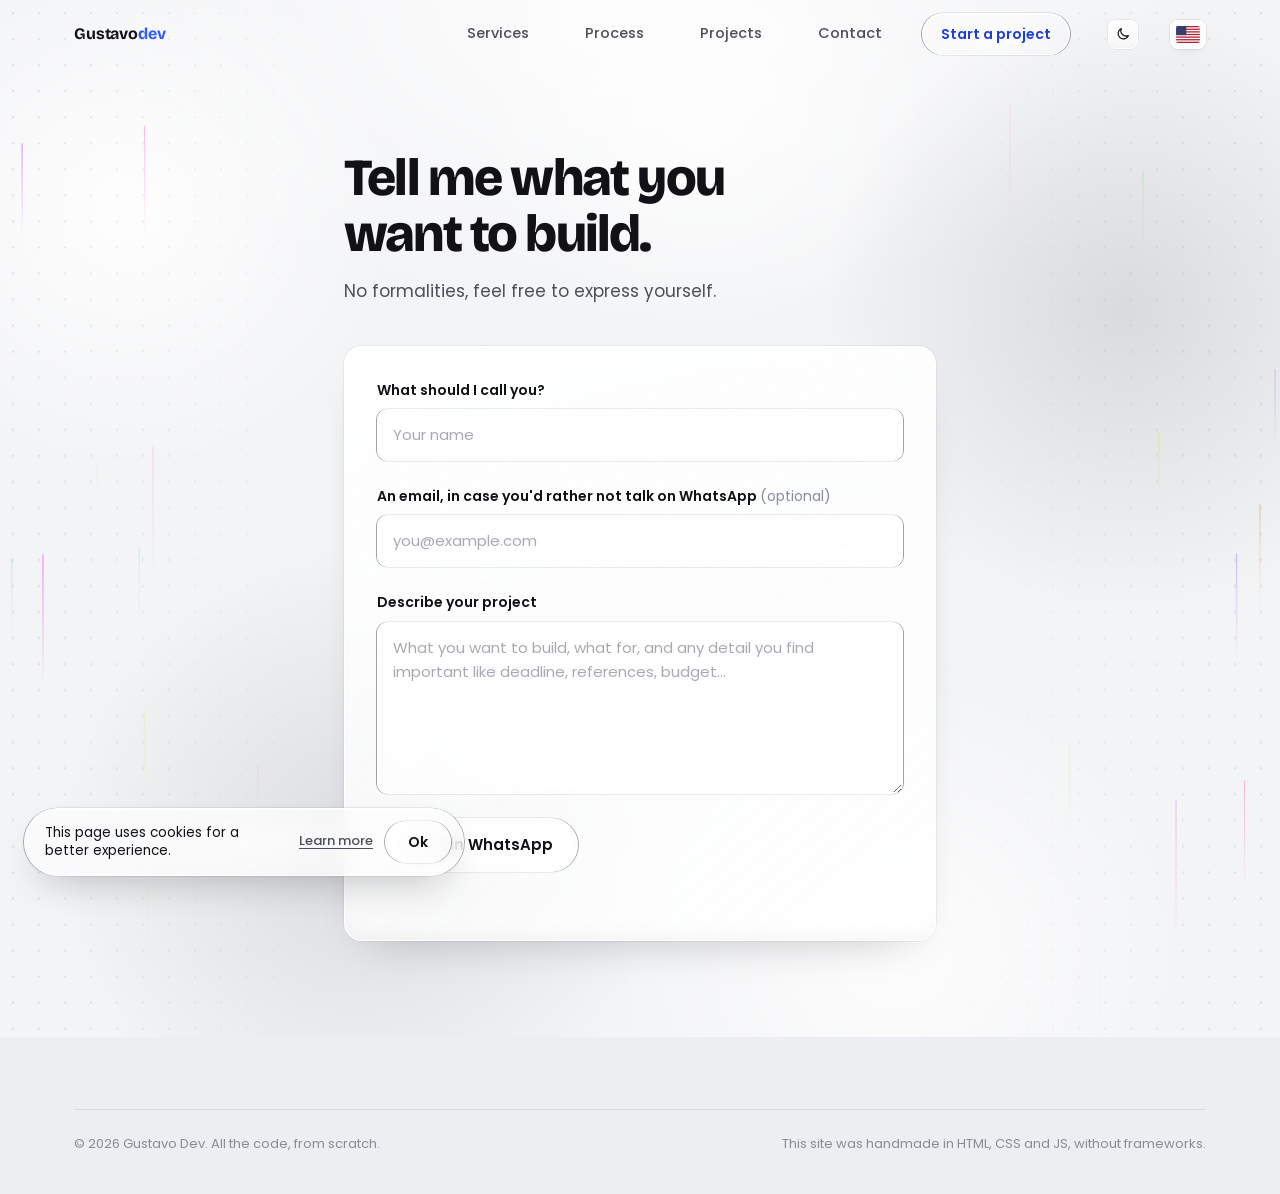
==== contato.html @ 7960820e "Add files via upload" ====
<!doctype html>
<html lang="pt-BR">
<head>
<!-- Cloudflare: não reescrever os emails (o script dele travava a primeira pintura) -->
<meta charset="UTF-8">
<meta name="viewport" content="width=device-width, initial-scale=1.0">
<meta name="referrer" content="strict-origin-when-cross-origin">
<meta name="theme-color" content="#f3f4f6">
<title>Iniciar um projeto | gustavodev</title>
<meta name="description" content="Me conte sobre o seu projeto em duas linhas. A mensagem abre pronta no meu WhatsApp e eu respondo pessoalmente.">
<link rel="canonical" href="https://gustavodev.com/contato">
<meta name="robots" content="index, follow, max-image-preview:large, max-snippet:-1">

<!-- Open Graph / Twitter — o cartão que aparece quando o link é
     colado no WhatsApp, no LinkedIn ou no X. Sem isto o link vira
     uma linha de texto sem imagem, e link sem cartão é clicado
     muito menos. A arte fica em assets/og-v4.jpg (1200×630; a og.jpg antiga continua para as landings de produtos/). -->
<meta property="og:type" content="website">
<meta property="og:url" content="https://gustavodev.com/contato">
<meta property="og:site_name" content="Gustavo Dev">
<meta property="og:locale" content="pt_BR">
<meta property="og:locale:alternate" content="en_US">
<meta property="og:title" content="Vamos construir o próximo?">
<meta property="og:description" content="Conte o que você precisa e eu respondo com um diagnóstico honesto.">
<meta name="twitter:card" content="summary_large_image">
<meta name="twitter:title" content="Vamos construir o próximo?">
<meta name="twitter:description" content="Conte o que você precisa e eu respondo com um diagnóstico honesto.">

<link rel="preconnect" href="https://fonts.googleapis.com">
<link rel="preconnect" href="https://fonts.gstatic.com" crossorigin>
<!-- fontes sem travar a primeira pintura: baixa como preload e vira
     folha de estilo quando chega (display=swap mostra a fonte do
     sistema até lá) -->
<link rel="preload" as="style" href="https://fonts.googleapis.com/css2?family=Bricolage+Grotesque:opsz,wght@12..96,700..800&family=Poppins:wght@400;500;600;700&display=swap" onload="this.onload=null;this.rel='stylesheet'">
<noscript><link rel="stylesheet" href="https://fonts.googleapis.com/css2?family=Bricolage+Grotesque:opsz,wght@12..96,700..800&family=Poppins:wght@400;500;600;700&display=swap"></noscript>
<link rel="stylesheet" href="styles.css">
<!-- tema: aplica antes da primeira pintura para não piscar claro -->
<script>
(function () {
  try {
    var t = localStorage.getItem("site_theme");
    if (t !== "dark" && t !== "light") t = matchMedia("(prefers-color-scheme: dark)").matches ? "dark" : "light";
    if (t === "dark") {
      document.documentElement.setAttribute("data-theme", "dark");
      document.querySelector("meta[name=theme-color]").content = "#0c0d11";
    }
  } catch (e) {}
})();
</script>



<!-- Dados estruturados (JSON-LD). É por aqui que o Google monta
     resultado rico e que assistentes de IA leem quem você é e o
     que faz, sem adivinhar pelo texto corrido. Só afirma o que
     está escrito na página: dado estruturado que mente é
     penalizado, não premiado. -->
<script type="application/ld+json">
{
  "@context": "https://schema.org",
  "@type": "ContactPage",
  "url": "https://gustavodev.com/contato",
  "name": "Iniciar um projeto",
  "inLanguage": "pt-BR",
  "mainEntity": {
    "@type": "Person",
    "@id": "https://gustavodev.com/#gustavo",
    "name": "Gustavo Dev",
    "url": "https://gustavodev.com/",
    "jobTitle": "Desenvolvedor full stack",
    "email": "mailto:gustavosareto1@gmail.com",
    "sameAs": [
      "https://instagram.com/gusta_sr",
      "https://tiktok.com/@gustavodev"
    ],
    "knowsLanguage": [
      "pt-BR",
      "en"
    ],
    "knowsAbout": [
      "Desenvolvimento web",
      "HTML",
      "CSS",
      "JavaScript",
      "TypeScript",
      "React",
      "Node.js",
      "PostgreSQL",
      "Cloudflare",
      "Automação",
      "Landing pages"
    ]
  }
}
</script>
</head>
<body>

<a class="skip-link" href="#main">Pular para o conteúdo</a>

<header class="nav" id="nav">
  <div class="nav-inner container">
    <a class="nav-brand" href="/" aria-label="Início">
      <span class="brand-name">Gustavo<b>dev</b></span>
    </a>
    <nav class="nav-links" aria-label="Navegação principal">
      <div class="nav-group"><a href="/#servicos">Serviços</a></div>
      <div class="nav-group"><a href="/#processo">Processo</a></div>
      <div class="nav-group"><a href="/projetos">Projetos</a></div>
      <div class="nav-group"><a href="/#contato">Contato</a></div>
    </nav>
    <a class="nav-cta" href="/contato">
      <span>Iniciar projeto</span>
    </a>
    <button class="nav-toggle" id="navToggle" aria-label="Abrir menu" aria-expanded="false" aria-controls="mobileMenu">
      <span></span><span></span><span></span>
    </button>
  </div>
  <div class="mobile-menu" id="mobileMenu">
    <a href="/#servicos">Serviços</a>
    <a href="/#processo">Processo</a>
    <a href="/projetos">Projetos</a>
    <a href="/#contato">Contato</a>
    <a href="/contato" class="mobile-cta">Iniciar projeto</a>
  </div>
</header>

<main id="main">

  <section class="hero-compact contact-page glass-scene">
    <canvas class="dot-field" aria-hidden="true"></canvas>
    <div class="container contact-wrap">
      <h1 class="contact-title">Me conta o que você<br>quer construir.</h1>
      <p class="contact-lede">Sem formalidade, pode se expressar livremente.</p>

      <form id="contactForm" class="contact-form" novalidate>
        <div class="contact-field">
          <label for="cNome">Como posso te chamar?</label>
          <input id="cNome" name="nome" type="text" autocomplete="name" placeholder="Seu nome" required>
        </div>

        <div class="contact-field">
          <label for="cEmail">Um email, caso não tenha interesse em se falar por WhatsApp <span class="contact-opt">(opcional)</span></label>
          <input id="cEmail" name="email" type="email" autocomplete="email" placeholder="voce@exemplo.com">
        </div>

        <div class="contact-field">
          <label for="cMsg">Descreva seu projeto</label>
          <textarea id="cMsg" name="mensagem" rows="6" placeholder="O que você quer construir, pra quê, e qualquer detalhe que achar importante como prazo, referências, orçamento…" required></textarea>
        </div>

        <div class="contact-actions">
          <button type="submit" class="btn btn-primary contact-send" id="contactSend">Abrir no WhatsApp</button>
          <button type="button" class="btn btn-ghost contact-send" id="contactMail" hidden>Enviar por email</button>
        </div>
        <p class="contact-status" id="contactStatus" role="status" aria-live="polite"></p>
      </form>
    </div>
  </section>

</main>

<footer class="footer">
  <div class="container">
    <div class="footer-bottom">
      <p class="footer-copy">© <span id="year">2026</span> Gustavo Dev. Todo o código, do zero.</p>
      <p class="footer-made">Este site foi feito à mão em HTML, CSS e JS, sem frameworks.</p>
    </div>
  </div>
</footer>


<script src="app.js" defer></script>
<script src="i18n.js" defer></script>
</body>
<!--email_on-->
</html>
---- styles.css ----
/* ============================================================
   Gustavo Dev — v4
   Tema claro: off-white quente, texto quase preto e UM acento
   azul-cobalto. Mantém o que a v3 tinha de bom (grid técnico,
   luz pontual, motion com propósito) e troca o preto pelo claro.
   A cor da marca mora só nos tokens --brand*: trocar ali troca o
   site inteiro (o app.js lê --brand-rgb para pintar os canvas).
   ============================================================ */

:root {
  --bg: #f3f4f6;
  --bg-raised: #eceef1;
  --surface: #ffffff;
  --line: rgba(17, 17, 22, 0.09);
  --line-strong: rgba(17, 17, 22, 0.16);
  --text: #111116;
  --text-soft: #4d4e57;
  --text-mute: #8a8b94;

  --brand: #2f5bff;
  --brand-deep: #1c3fd9;
  --brand-rgb: 47, 91, 255;
  --brand-tint: #eaefff;
  --brand-dim: rgba(47, 91, 255, 0.12);

  --font-display: "Bricolage Grotesque", "Segoe UI", -apple-system, BlinkMacSystemFont, Roboto, sans-serif;
  --font-sans: "Poppins", "Segoe UI", -apple-system, BlinkMacSystemFont, Roboto, sans-serif;
  --font-tag: var(--font-sans);

  --container: 1180px;
  --radius: 14px;
  --shadow-sm: 0 1px 2px rgba(17, 17, 22, 0.05), 0 2px 8px -2px rgba(17, 17, 22, 0.06);
  --shadow-md: 0 2px 4px rgba(17, 17, 22, 0.04), 0 18px 40px -18px rgba(17, 17, 22, 0.18);
  --ease: cubic-bezier(0.22, 1, 0.36, 1);
}

* { box-sizing: border-box; }
html {
  scroll-behavior: smooth;
  /* toque duplo não dá zoom (no celular, tocar rápido duas vezes num
     botão ampliava a página); o zoom de pinça continua funcionando */
  touch-action: manipulation;
}
/* a página nunca anda para os lados no celular: corta o que passar da
   largura (clip, e não hidden, para não quebrar o position: sticky) e
   tira o "elástico" lateral do iPhone. O prisma gira por arraste do
   dedo e as abas de Serviços rolam dentro da própria fileira, então
   nenhum dos dois depende disso. */
html, body {
  overflow-x: clip;
  overscroll-behavior-x: none;
}
@media (prefers-reduced-motion: reduce) {
  html { scroll-behavior: auto; }
}

body {
  margin: 0;
  background: var(--bg);
  color: var(--text);
  font-family: var(--font-sans);
  font-size: 16px;
  line-height: 1.6;
  -webkit-font-smoothing: antialiased;
}

img { max-width: 100%; display: block; }
h1, h2, h3 { text-wrap: balance; }
/* títulos em Bricolage Grotesque; o resto do site em Poppins */
h1, h2, h3,
.nav-brand,
.footer-brand-name { font-family: var(--font-display); }

::selection {
  background: var(--brand);
  color: #fff;
}

:focus-visible {
  outline: 2px solid var(--brand);
  outline-offset: 3px;
  border-radius: 4px;
}

.container {
  width: 100%;
  max-width: var(--container);
  margin: 0 auto;
  padding: 0 24px;
}

/* <mark> fica só como texto normal (o efeito de marca-texto saiu); as
   tags continuam no HTML porque a tradução separa a frase nelas */
mark {
  background: none;
  color: inherit;
}

.skip-link {
  position: absolute;
  left: -999px;
  top: 0;
  background: var(--brand);
  color: #fff;
  padding: 10px 16px;
  z-index: 200;
  font-weight: 600;
}
.skip-link:focus { left: 12px; top: 12px; }

/* ---------- Etiqueta (Poppins, sem caixa-alta) ---------- */
.tag {
  display: inline-flex;
  align-items: center;
  gap: 9px;
  font-family: var(--font-tag);
  font-weight: 500;
  font-size: 13.5px;
  color: var(--text-soft);
  border-radius: 999px;
  padding: 6px 14px 6px 12px;
}

/* ============================================================
   Nav
   ============================================================ */
.nav {
  position: fixed;
  top: 0; left: 0; right: 0;
  z-index: 100;
  border-bottom: 1px solid transparent;
  background: rgba(243, 244, 246, 0);
}

.nav-inner {
  display: flex;
  align-items: center;
  justify-content: space-between;
  height: 68px;
  gap: 24px;
}
.nav-brand {
  display: flex;
  align-items: center;
  gap: 10px;
  text-decoration: none;
  color: var(--text);
  font-weight: 700;
  font-size: 16px;
  letter-spacing: -0.01em;
}
.brand-name b { color: var(--brand); font-weight: 700; }
.nav-links {
  position: relative;
  display: flex;
  gap: 24px;
  margin-left: auto;
}
.nav-group { position: relative; }
.nav-links .nav-group > a {
  color: var(--text-soft);
  text-decoration: none;
  font-size: 14.5px;
  font-weight: 500;
  position: relative;
  display: inline-block;
  padding: 8px 16px;
  transition: color .2s;
}
.nav-links .nav-group:hover > a,
.nav-links .nav-group > a:focus-visible { color: var(--text); }
/* pílula em liquid glass que mora no "Iniciar projeto" e segue o mouse
   entre os links (criada e posicionada pelo app.js; mesma pílula das
   abas de Serviços) */
.nav-pill {
  position: absolute;
  top: 0; left: 0;
  width: 0; height: 0;
  border-radius: 999px;
  background: var(--lg-fill-hover);
  border: 1px solid var(--lg-edge);
  backdrop-filter: blur(4px) saturate(1.3);
  -webkit-backdrop-filter: blur(4px) saturate(1.3);
  box-shadow: var(--lg-shadow);
  transition:
    transform .55s cubic-bezier(.3, 1.25, .45, 1),
    width .55s cubic-bezier(.3, 1.25, .45, 1);
  pointer-events: none;
}

/* mega-menu: hover na navbar abre o painel com os sub-itens */
.nav-panel {
  position: absolute;
  top: 0; left: 0; right: 0;
  height: 208px;
  z-index: -1;
  border-bottom: 1px solid var(--line);
  box-shadow: 0 24px 40px -30px rgba(17, 17, 22, 0.25);
  opacity: 0;
  pointer-events: none;
  transition: opacity .3s var(--ease);
}
.nav-sub {
  position: absolute;
  top: calc(100% + 14px);
  left: 50%;
  display: flex;
  flex-direction: column;
  gap: 2px;
  align-items: center;
  opacity: 0;
  transform: translate(-50%, -6px);
  pointer-events: none;
  transition: opacity .3s var(--ease), transform .3s var(--ease);
}
.nav-sub a {
  color: var(--text-mute);
  text-decoration: none;
  font-size: 13px;
  padding: 4px 0;
  white-space: nowrap;
  opacity: 0;
  transform: translateY(-5px);
  transition: opacity .3s var(--ease), transform .3s var(--ease), color .2s;
}
.nav-sub a:hover { color: var(--brand); }
.nav:hover .nav-panel,
.nav:focus-within .nav-panel { opacity: 1; }
.nav:hover .nav-sub,
.nav:focus-within .nav-sub {
  opacity: 1;
  transform: translate(-50%, 0);
  pointer-events: auto;
}
.nav:hover .nav-sub a,
.nav:focus-within .nav-sub a { opacity: 1; transform: none; }
.nav-sub a:nth-child(1) { transition-delay: .05s; }
.nav-sub a:nth-child(2) { transition-delay: .1s; }
.nav-sub a:nth-child(3) { transition-delay: .15s; }
.nav-sub a:nth-child(4) { transition-delay: .2s; }
.nav:not(:hover):not(:focus-within) .nav-sub a { transition-delay: 0s; }
@media (prefers-reduced-motion: reduce) {
  .nav-panel, .nav-sub, .nav-sub a, .nav-pill { transition: none; }
}

.nav-cta {
  border-radius: 999px;
  padding: 9px 18px;
  font-size: 14px;
  font-weight: 600;
  text-decoration: none;
  transition: background .2s, transform .18s var(--ease);
}
.nav-cta:hover { transform: translateY(-1px); }

.nav-toggle {
  display: none;
  flex-direction: column;
  justify-content: center;
  gap: 5px;
  width: 38px; height: 38px;
  border-radius: 10px;
  cursor: pointer;
}
.nav-toggle span {
  display: block;
  width: 16px; height: 1.5px;
  background: var(--text);
  margin: 0 auto;
  transition: transform .25s var(--ease), opacity .2s;
}
.nav-toggle[aria-expanded="true"] span:nth-child(1) { transform: translateY(6.5px) rotate(45deg); }
.nav-toggle[aria-expanded="true"] span:nth-child(2) { opacity: 0; }
.nav-toggle[aria-expanded="true"] span:nth-child(3) { transform: translateY(-6.5px) rotate(-45deg); }

.mobile-menu {
  display: none;
  flex-direction: column;
  position: fixed;
  top: 68px;
  left: 0; right: 0; bottom: 0;
  padding: 8px 24px 20px;
  background: var(--bg);
  overflow-y: auto;
}
.mobile-menu a {
  color: var(--text);
  text-decoration: none;
  padding: 16px 0;
  border-bottom: 1px solid var(--line);
  font-size: 18px;
  font-weight: 600;
}
.mobile-menu a:last-child { border-bottom: none; }
.mobile-menu .mobile-cta { color: var(--brand); }
.mobile-menu.is-open { display: flex; }

@media (max-width: 860px) {
  .nav-links, .nav-cta, .nav-panel, .nav-pill { display: none; }
  .nav-toggle { display: flex; }
}

/* ============================================================
   Botões
   ============================================================ */
.btn {
  display: inline-flex;
  align-items: center;
  justify-content: center;
  gap: 8px;
  padding: 14px 24px;
  border-radius: 999px;
  border: 1px solid transparent;
  font: inherit;
  font-size: 15px;
  font-weight: 600;
  text-decoration: none;
  cursor: pointer;
  transition: transform .18s var(--ease), background .2s, border-color .2s, box-shadow .2s, color .2s;
}
.btn svg { transition: transform .18s var(--ease); }
.btn:hover svg { transform: translateX(3px); }
.btn:hover { transform: translateY(-1px); }

.btn-ghost {
  border-color: var(--line-strong);
}
.btn-ghost:hover { border-color: var(--text-mute); }

/* variantes sobre a faixa azul do CTA */

.btn-ghost--light {
  color: #fff;
  border-color: rgba(255, 255, 255, 0.5);
}
.btn-ghost--light:hover { border-color: #fff; background: rgba(255, 255, 255, 0.1); }

@media (prefers-reduced-motion: reduce) {
  .btn, .btn svg { transition: none; }
  .btn:hover, .btn:hover svg { transform: none; }
}

/* ============================================================
   Hero
   ============================================================ */
.hero {
  position: relative;
  min-height: 100svh;
  display: flex;
  align-items: center;
  padding: 140px 0 96px;
  overflow: hidden;
  border-bottom: 1px solid var(--line);
}
/* malha de pontos (canvas) — some nas bordas para não brigar com o texto */
.dot-field {
  position: absolute;
  inset: 0;
  width: 100%;
  height: 100%;
  pointer-events: none;
}
.hero .dot-field {
  -webkit-mask-image: radial-gradient(ellipse 85% 80% at 50% 45%, black 30%, transparent 85%);
  mask-image: radial-gradient(ellipse 85% 80% at 50% 45%, black 30%, transparent 85%);
}
.hero-content {
  position: relative;
  z-index: 2;
  max-width: 920px;
  text-align: center;
}
.hero-title {
  font-size: clamp(40px, 6vw, 76px);
  line-height: 1.04;
  font-weight: 800;
  letter-spacing: -0.035em;
  margin: 22px 0 30px;
  transition: transform 1.1s var(--ease);
}

/* ---------- Abertura: "Eu construo" afunda na parede branca ----------
   Cada linha é uma janela (overflow hidden) com uma faixa extra
   embaixo que dissolve para transparente: é a "parede". A palavra
   descendo atravessa a faixa e some no branco; subindo, nasce dela.
   A faixa tem margem negativa, então não ocupa espaço no layout. */
.ht-line {
  display: block;
  overflow: hidden;
  padding: 0 .06em .55em;
  margin: 0 -.06em -.55em;
  -webkit-mask-image: linear-gradient(to bottom, #000 calc(100% - .6em), transparent calc(100% - .08em));
  mask-image: linear-gradient(to bottom, #000 calc(100% - .6em), transparent calc(100% - .08em));
  transition: transform 1.1s var(--ease);
}
.ht-line--accent { color: var(--brand); }
.ht-word {
  display: inline-block;
  transition: transform .7s var(--ease);
}
.ht-line:first-child .ht-word { transition-delay: .15s; }

/* estado da abertura (classe posta no <html> antes da 1ª pintura) */
html.intro,
html.intro body { overflow: hidden; }
html.intro .nav { opacity: 0; pointer-events: none; }
/* o título fica no centro da tela, maior; --intro-y vem do JS */
html.intro .hero-title { transform: translateY(var(--intro-y, 0)) scale(1.14); }
/* as duas linhas dividem o mesmo lugar enquanto a cena roda */
html.intro .ht-line:first-child { transform: translateY(.52em); }
html.intro .ht-line:last-child { transform: translateY(-.52em); }
html.intro .ht-word { transform: translateY(150%); transition-delay: 0s; }
html.intro.intro-s1 .ht-line:first-child .ht-word { transform: none; }
html.intro.intro-s2 .ht-line:last-child .ht-word { transform: none; transition-delay: .22s; }
html.intro .hero-reveal {
  opacity: 0;
  transform: translateY(26px) scale(.97);
  filter: blur(8px);
  pointer-events: none;
  transition: none;
}
html.intro .hero.glass-scene::after,
html.intro .hero .dot-field { opacity: 0; }
/* os pontos nascem em onda a partir do título */
html.intro .hero .dot-field { clip-path: circle(0% at 50% 42%); }
.hero .dot-field { clip-path: circle(150% at 50% 42%); }

/* assinatura + contador 00→100 no canto durante a abertura */
.intro-sig {
  position: fixed;
  left: 24px;
  right: 24px;
  bottom: 22px;
  z-index: 50;
  display: flex;
  justify-content: space-between;
  align-items: baseline;
  font-weight: 700;
  font-size: 15px;
  color: var(--text);
  opacity: 0;
  visibility: hidden;
  pointer-events: none;
  transition: opacity .5s var(--ease), visibility 0s linear .5s;
}
.intro-count {
  font-family: "Bricolage Grotesque", sans-serif;
  font-variant-numeric: tabular-nums;
  font-size: 13px;
  opacity: .55;
}
html.intro .intro-sig { opacity: 1; visibility: visible; transition: none; }

/* saída da abertura: o vidro aparece em cascata */
.nav { transition: background .3s var(--ease), border-color .3s var(--ease), opacity .8s var(--ease); }
.hero.glass-scene::after { transition: opacity 1s var(--ease) .15s; }
.hero .dot-field { transition: opacity .6s var(--ease) .15s, clip-path 1.6s var(--ease) .15s; }
.hero-reveal {
  transition: opacity .9s var(--ease), transform 1s var(--ease), filter .9s var(--ease);
}
.ask.hero-reveal { transition-delay: .35s; }
.hero-links.hero-reveal { transition-delay: .5s; }

@media (prefers-reduced-motion: reduce) {
  .hero-title, .ht-line, .ht-word, .hero-reveal { transition: none; }
}

/* ---------- Card "Sinta-se à vontade" (perguntas) ---------- */
.ask {
  position: relative;
  isolation: isolate;
  max-width: 620px;
  margin: 0 auto;
  padding: 26px 26px 22px;
  text-align: left;
  border-radius: 22px;
}
.ask-title {
  font-size: clamp(22px, 2.4vw, 28px);
  font-weight: 800;
  letter-spacing: -0.025em;
  margin: 0 0 6px;
}
.ask-sub {
  font-size: 14.5px;
  color: var(--text-soft);
  margin: 0 0 18px;
}
.ask-log {
  display: flex;
  flex-direction: column;
  gap: 10px;
  max-height: 260px;
  overflow-y: auto;
  margin: 0 -6px;
  padding: 0 6px;
  scrollbar-width: thin;
}
.ask-log:not(:empty) { margin-bottom: 14px; }
.ask-msg {
  max-width: 88%;
  font-size: 14.5px;
  line-height: 1.55;
  padding: 10px 14px;
  border-radius: 16px;
  animation: msg-in .35s var(--ease) both;
}
@keyframes msg-in {
  from { opacity: 0; transform: translateY(8px); }
  to { opacity: 1; transform: none; }
}
.ask-msg--user {
  align-self: flex-end;
  border-bottom-right-radius: 6px;
}
.ask-msg--bot {
  align-self: flex-start;
  color: var(--text);
  border: 1px solid rgba(255, 255, 255, 0.95);
  border-bottom-left-radius: 6px;
}
.ask-msg-action {
  display: inline-flex;
  align-items: center;
  gap: 6px;
  margin-top: 8px;
  font-weight: 600;
}
.ask-msg-action:hover { text-decoration: underline; }
/* "digitando…" */
.ask-typing { display: inline-flex; gap: 4px; padding: 4px 2px; }
.ask-typing i {
  width: 6px; height: 6px;
  border-radius: 50%;
  background: var(--text-mute);
  animation: typing 1s ease-in-out infinite;
}
.ask-typing i:nth-child(2) { animation-delay: .15s; }
.ask-typing i:nth-child(3) { animation-delay: .3s; }
@keyframes typing {
  0%, 100% { opacity: .3; transform: none; }
  50% { opacity: 1; transform: translateY(-3px); }
}
@media (prefers-reduced-motion: reduce) {
  .ask-msg, .ask-typing i { animation: none; }
}

.ask-form {
  display: flex;
  align-items: center;
  gap: 8px;
  padding: 6px 6px 6px 18px;
  border-radius: 999px;
  transition: border-color .2s, box-shadow .2s;
}

.ask-form input {
  flex: 1;
  min-width: 0;
  border: 0;
  background: none;
  font: inherit;
  font-size: 15px;
  color: var(--text);
  padding: 8px 0;
}
.ask-form input:focus { outline: none; }
.ask-form input::placeholder { color: #a3a4ab; }
.ask-send {
  flex: none;
  display: inline-flex;
  align-items: center;
  justify-content: center;
  width: 40px; height: 40px;
  border-radius: 50%;
  cursor: pointer;
  transition: transform .18s var(--ease);
}
.ask-send:hover { transform: translateY(-1px) scale(1.04); }
.ask-chips {
  display: flex;
  flex-wrap: wrap;
  gap: 8px;
  margin-top: 14px;
}
.ask-chip {
  font: inherit;
  font-family: var(--font-tag);
  font-weight: 500;
  font-size: 13px;
  padding: 6px 13px;
  border-radius: 999px;
  cursor: pointer;
  transition: color .2s, box-shadow .2s, transform .18s var(--ease);
}
.ask-chip:hover {
  transform: translateY(-1px);
}
.hero-links {
  margin: 22px 0 0;
  font-size: 14px;
  color: var(--text-mute);
}
.hero-links a {
  color: var(--text-soft);
  font-weight: 600;
  text-decoration: none;
  border-bottom: 1px solid var(--line-strong);
}
.hero-links a:hover { color: var(--brand); border-bottom-color: var(--brand); }

.sr-only {
  position: absolute;
  width: 1px; height: 1px;
  padding: 0; margin: -1px;
  overflow: hidden;
  clip: rect(0, 0, 0, 0);
  white-space: nowrap;
  border: 0;
}

@media (max-width: 640px) {
  .hero { padding: 108px 0 64px; }
  .ask { padding: 22px 18px 18px; border-radius: 18px; }
  .ask-chip { font-size: 12.5px; }
}

/* ============================================================
   Stack strip
   ============================================================ */
.stack-strip {
  border-bottom: 1px solid var(--line);
  padding: 22px 0;
  background: var(--surface);
}
.stack-wide {
  width: 100%;
  overflow-x: auto;
  scrollbar-width: none;
}
.stack-wide::-webkit-scrollbar { display: none; }
.stack-list {
  display: flex;
  flex-wrap: nowrap;
  justify-content: center;
  gap: 34px;
  list-style: none;
  margin: 0 auto;
  padding: 0 24px;
  width: max-content;
  min-width: 100%;
}
.stack-logo {
  display: inline-flex;
  align-items: center;
  gap: 9px;
  color: #9a9ba3;
  cursor: default;
  transition: color .25s var(--ease), transform .25s var(--ease);
}
.stack-logo svg { width: 26px; height: 26px; flex: none; }
.stack-logo span {
  font-size: 14.5px;
  font-weight: 700;
  letter-spacing: -0.01em;
  white-space: nowrap;
}
.stack-logo:hover { color: var(--text); transform: translateY(-2px); }
@media (max-width: 640px) {
  .stack-list { gap: 12px 22px; }
  .stack-logo svg { width: 22px; height: 22px; }
  .stack-logo span { font-size: 13px; }
}

/* ============================================================
   Seções (base)
   ============================================================ */
.section {
  position: relative;
  padding: clamp(72px, 9vw, 112px) 0;
  border-bottom: 1px solid var(--line);
}
.section-head { margin-bottom: 48px; max-width: 680px; }
.section-head--center { margin-left: auto; margin-right: auto; text-align: center; }
.section-title {
  font-size: clamp(30px, 4vw, 46px);
  font-weight: 800;
  letter-spacing: -0.03em;
  line-height: 1.1;
  margin: 0;
}
.section-sub {
  font-size: 17px;
  color: var(--text-soft);
  max-width: 58ch;
  margin: 16px 0 0;
}
.section-head--center .section-sub { margin-left: auto; margin-right: auto; }

.reveal {
  opacity: 0;
  transform: translateY(18px);
  transition: opacity .6s var(--ease), transform .6s var(--ease);
}
.reveal.is-visible { opacity: 1; transform: none; }
@media (prefers-reduced-motion: reduce) {
  .reveal { opacity: 1; transform: none; transition: none; }
}

/* ============================================================
   Serviços — um painel de vidro com abas
   ============================================================ */
.svc {
  position: relative;
  isolation: isolate;
  border-radius: 24px;
  padding: 14px;
}
.svc-tabs {
  position: relative;
  display: flex;
  gap: 4px;
  padding: 5px;
  border-radius: 999px;
  background: rgba(17, 17, 22, 0.04);
  overflow-x: auto;
  scrollbar-width: none;
}
.svc-tabs::-webkit-scrollbar { display: none; }
/* pílula em liquid glass (mesma receita do botão da navbar) que segue
   o mouse de aba em aba; posição vem do JS. A curva passa um tiquinho
   do ponto e volta, como gota assentando. */
.svc-pill {
  position: absolute;
  top: 5px; bottom: 5px;
  left: 0;
  width: 0;
  border-radius: 999px;
  background: var(--lg-fill-hover);
  border: 1px solid var(--lg-edge);
  backdrop-filter: blur(4px) saturate(1.3);
  -webkit-backdrop-filter: blur(4px) saturate(1.3);
  box-shadow: var(--lg-shadow);
  transition: transform .55s cubic-bezier(.3, 1.25, .45, 1), width .55s cubic-bezier(.3, 1.25, .45, 1);
  pointer-events: none;
}
.svc-tab {
  position: relative;
  z-index: 1;
  flex: 1 0 auto;
  font: inherit;
  font-size: 14.5px;
  font-weight: 600;
  color: var(--text-soft);
  white-space: nowrap;
  padding: 11px 16px;
  border: 0;
  border-radius: 999px;
  background: none;
  cursor: pointer;
  transition: color .25s;
}
.svc-tab:hover { color: var(--text); }
.svc-tab[aria-selected="true"] { color: var(--text); }
.svc-panels { position: relative; }
.svc-panel {
  display: grid;
  grid-template-columns: minmax(0, 1fr) auto;
  align-items: center;
  gap: 40px;
  padding: 40px 36px 34px;
  min-height: 250px;
}
.svc-panel[hidden] { display: none; }
.svc-panel.is-active { animation: svc-in .5s var(--ease) both; }
@keyframes svc-in {
  from { opacity: 0; transform: translateY(10px); }
  to { opacity: 1; transform: none; }
}
.svc-panel:focus-visible { outline-offset: -4px; }
.svc-copy h3 {
  font-size: clamp(24px, 3vw, 32px);
  font-weight: 800;
  letter-spacing: -0.03em;
  margin: 0 0 10px;
}
.svc-copy p {
  font-size: 16.5px;
  color: var(--text-soft);
  max-width: 52ch;
  margin: 0 0 22px;
}
.service-tags {
  list-style: none;
  margin: 0;
  padding: 0;
  display: flex;
  flex-wrap: wrap;
  gap: 6px;
}
.service-tags li {
  font-family: var(--font-tag);
  font-weight: 500;
  font-size: 12.5px;
  color: var(--text-soft);
  border-radius: 999px;
  padding: 5px 12px;
}
/* ícone grande numa gota de vidro, girando de leve ao trocar de aba */
.svc-art {
  display: inline-flex;
  align-items: center;
  justify-content: center;
  width: 132px; height: 132px;
  border-radius: 36px;
}
.svc-panel.is-active .svc-art { animation: art-in .7s var(--ease) both; }
@keyframes art-in {
  from { opacity: 0; transform: rotate(-12deg) scale(.85); }
  to { opacity: 1; transform: none; }
}
.svc-foot {
  display: flex;
  align-items: center;
  justify-content: space-between;
  gap: 20px;
  padding: 18px 22px 8px;
  border-top: 1px solid rgba(17, 17, 22, 0.07);
}
.svc-foot p { margin: 0; color: var(--text-soft); font-size: 15px; }
.svc-foot strong { color: var(--text); }
@media (max-width: 720px) {
  .svc { padding: 10px; border-radius: 20px; }
  .svc-panel { grid-template-columns: 1fr; gap: 20px; padding: 28px 16px 22px; min-height: 0; }
  .svc-art { width: 84px; height: 84px; border-radius: 24px; order: -1; }
  .svc-art svg { width: 38px; height: 38px; }
  .svc-foot { flex-direction: column; align-items: flex-start; padding: 16px 12px 6px; }
  .svc-foot .btn { width: 100%; }
}
@media (prefers-reduced-motion: reduce) {
  .svc-pill { transition: none; }
  .svc-panel.is-active, .svc-panel.is-active .svc-art { animation: none; }
}

/* ============================================================
   Garantias — texto + site de exemplo
   ============================================================ */
/* overflow: clip — a aura girando atrás da janela passa da largura no celular */
#garantias { background: var(--bg); overflow: clip; }
.trust-layout {
  display: grid;
  grid-template-columns: minmax(0, 1fr) minmax(0, 1fr);
  gap: 72px;
  align-items: center;
}
.trust-copy .section-sub { margin-bottom: 38px; }
.trust-steps {
  list-style: none;
  margin: 0; padding: 0;
  display: flex;
  flex-direction: column;
  gap: 24px;
}
.trust-steps li {
  display: flex;
  gap: 16px;
  align-items: flex-start;
}
.trust-icon {
  display: inline-flex;
  align-items: center;
  justify-content: center;
  width: 40px; height: 40px;
  flex: none;
  border-radius: 11px;
  color: var(--text-soft);
  margin-top: 2px;
}
.trust-steps h3 { font-size: 17px; margin: 0 0 4px; letter-spacing: -0.01em; }
.trust-steps p {
  font-size: 14.5px;
  color: var(--text-soft);
  margin: 0;
  max-width: 46ch;
}
/* mockup de navegador, CSS puro */
.trust-preview { position: relative; padding: 24px; }
/* aura azul atrás da janela, girando bem devagar */
.trust-preview::before {
  content: "";
  position: absolute;
  top: 50%; left: 50%;
  width: 95%;
  aspect-ratio: 1;
  transform: translate(-50%, -50%);
  border-radius: 50%;
  filter: blur(60px);
  animation: aura-spin 14s linear infinite;
  pointer-events: none;
}
@keyframes aura-spin {
  to { transform: translate(-50%, -50%) rotate(360deg); }
}
@media (prefers-reduced-motion: reduce) {
  .trust-preview::before { animation: none; }
}
.browser {
  position: relative;
  border-radius: 14px;
  overflow: hidden;
}
.browser-bar {
  display: flex;
  align-items: center;
  gap: 7px;
  padding: 11px 14px;
  border-bottom: 1px solid var(--line);
  background: var(--bg-raised);
}
.browser-dot { width: 10px; height: 10px; border-radius: 50%; background: #d9d9d4; }
.browser-dot:nth-child(1) { background: #ff6159; }
.browser-dot:nth-child(2) { background: #ffbd2e; }
.browser-dot:nth-child(3) { background: #28c941; }
.browser-url {
  margin-left: 12px;
  font-size: 12px;
  color: var(--text-mute);
  background: var(--surface);
  border: 1px solid var(--line);
  border-radius: 7px;
  padding: 3px 12px;
}
.browser-body { padding: 22px 24px 26px; }
.bw-nav { display: flex; align-items: center; gap: 10px; margin-bottom: 26px; }
.bw-logo { width: 54px; height: 10px; border-radius: 4px; background: var(--text); opacity: .8; }
.bw-links { display: flex; gap: 8px; margin-left: auto; }
.bw-links i { width: 30px; height: 7px; border-radius: 4px; background: #e6e6e1; }
.bw-navbtn { width: 58px; height: 18px; border-radius: 999px; border: 1px solid var(--line-strong); }
.bw-hero { display: flex; flex-direction: column; align-items: flex-start; }
.bw-h1 { width: 78%; height: 16px; border-radius: 5px; background: #2a2b33; margin-bottom: 9px; }
.bw-h1--short { width: 52%; }
.bw-p { width: 64%; height: 8px; border-radius: 4px; background: #e6e6e1; margin-top: 7px; }
.bw-p--short { width: 44%; }
.bw-cta {
  width: 108px; height: 26px;
  border-radius: 999px;
  margin-top: 18px;
}
.bw-cards { display: grid; grid-template-columns: repeat(3, 1fr); gap: 10px; margin-top: 26px; }
.bw-cards i {
  height: 54px;
  border-radius: 9px;
  border: 1px solid var(--line);
  background: linear-gradient(180deg, var(--bg-raised), var(--surface) 70%);
}
/* brilho varrendo a janela de tempos em tempos */
.browser::after {
  content: "";
  position: absolute;
  top: 0; bottom: 0;
  width: 60%;
  left: -80%;
  animation: browser-sheen 5.5s ease-in-out infinite;
  pointer-events: none;
}
/* transform em vez de left: anda na placa de vídeo, sem recalcular
   o layout a cada quadro (200% da janela = 333% da largura do brilho) */
@keyframes browser-sheen {
  0%, 55% { transform: none; }
  85%, 100% { transform: translateX(333.334%); }
}
@media (prefers-reduced-motion: reduce) {
  .browser::after { animation: none; }
}
@media (max-width: 960px) {
  .trust-layout { grid-template-columns: 1fr; gap: 40px; }
  .trust-preview { max-width: 540px; padding: 12px 0; }
}

/* ============================================================
   Frase de impacto — colmeia de linhas azuis
   ============================================================ */
.statement {
  position: relative;
  padding: clamp(96px, 12vw, 140px) 0;
  border-bottom: 1px solid var(--line);
  text-align: center;
  overflow: hidden;
}
@media (prefers-reduced-motion: reduce) {
  }
.statement .container { position: relative; z-index: 1; }
.statement-big {
  font-size: clamp(30px, 5vw, 56px);
  font-weight: 800;
  letter-spacing: -0.03em;
  line-height: 1.12;
  margin: 0 0 14px;
}
.statement-sub {
  font-size: clamp(19px, 2.6vw, 28px);
  font-weight: 600;
  color: var(--text-soft);
  margin: 0;
}
.statement .statement-sub.reveal { transition-delay: .18s; }

/* ============================================================
   Processo — prisma de vidro que gira arrastando
   ============================================================ */
#processo {
  overflow: hidden;
  background:
    radial-gradient(ellipse 55% 45% at 50% 105%, rgba(255, 255, 255, 0.7), transparent 70%),
    var(--bg-raised);
}
#processo .container { position: relative; z-index: 1; }

/* ============================================================
   CTA — faixa azul
   ============================================================ */
.cta-section {
  position: relative;
  overflow: hidden;
  padding: clamp(88px, 11vw, 128px) 0;
  text-align: center;
  color: #fff;
  background:
    radial-gradient(ellipse 60% 80% at 50% 0%, rgba(255, 255, 255, 0.18), transparent 70%),
    linear-gradient(160deg, var(--brand) 0%, var(--brand-deep) 100%);
}
/* grade técnica branca bem fraca, sumindo nas bordas */
.cta-section::before {
  content: "";
  position: absolute;
  inset: 0;
  background-image:
    linear-gradient(rgba(255, 255, 255, 0.09) 1px, transparent 1px),
    linear-gradient(90deg, rgba(255, 255, 255, 0.09) 1px, transparent 1px);
  background-size: 56px 56px;
  -webkit-mask-image: radial-gradient(ellipse 70% 70% at 50% 50%, black 20%, transparent 80%);
  mask-image: radial-gradient(ellipse 70% 70% at 50% 50%, black 20%, transparent 80%);
  pointer-events: none;
}
.cta-content { position: relative; max-width: 720px; margin: 0 auto; }
.cta-title {
  font-size: clamp(34px, 5.2vw, 60px);
  font-weight: 800;
  letter-spacing: -0.035em;
  line-height: 1.06;
  margin: 0 0 18px;
}
.cta-sub {
  color: rgba(255, 255, 255, 0.86);
  font-size: 17px;
  max-width: 52ch;
  margin: 0 auto 36px;
}
.hero-actions {
  display: flex;
  gap: 12px;
  flex-wrap: wrap;
}
.cta-actions { justify-content: center; }

/* ============================================================
   Contato (contato.html) — conversa, não formulário
   ============================================================ */
.hero-compact {
  position: relative;
  padding: 150px 0 96px;
  background: var(--bg);
}
.contact-page {
  overflow: clip;
  background:
    radial-gradient(ellipse 60% 45% at 50% 0%, rgba(255, 255, 255, 0.85), transparent 70%),
    var(--bg);
}
.contact-page .dot-field {
  -webkit-mask-image: linear-gradient(90deg, black, transparent 28%, transparent 72%, black);
  mask-image: linear-gradient(90deg, black, transparent 28%, transparent 72%, black);
}
.contact-wrap { max-width: 640px; position: relative; z-index: 1; }
.contact-title {
  font-size: clamp(34px, 5vw, 52px);
  line-height: 1.08;
  font-weight: 800;
  letter-spacing: -0.035em;
  margin: 0 0 16px;
}
.contact-lede {
  font-size: 17px;
  color: var(--text-soft);
  margin: 0 0 40px;
  max-width: 500px;
}
.contact-form {
  display: flex;
  flex-direction: column;
  gap: 24px;
  padding: 32px;
  border-radius: 18px;
}
.contact-field { display: flex; flex-direction: column; gap: 8px; }
.contact-field label {
  font-size: 14px;
  font-weight: 600;
  color: var(--text);
}
.contact-opt { font-weight: 400; color: var(--text-mute); }
.contact-field input,
.contact-field textarea {
  border-radius: 11px;
  padding: 13px 15px;
  font: inherit;
  font-size: 15px;
  color: var(--text);
  resize: vertical;
  transition: border-color .2s, box-shadow .2s, background .2s;
}
.contact-field input::placeholder,
.contact-field textarea::placeholder { color: #a9aab1; }
.contact-field input:focus,
.contact-field textarea:focus {
  outline: none;
}
.contact-actions { display: flex; flex-wrap: wrap; gap: 12px; }
.contact-send[hidden] { display: none; }
/* botão de email: nasce do lado do WhatsApp como bolha — estoura além
   do tamanho, achata, estica e assenta como elástico */
#contactMail { transform-origin: 0% 50%; }
#contactMail.is-waiting { visibility: hidden; }
#contactMail.is-popping { animation: bubble-in .75s ease-in-out backwards; }
#contactMail.is-leaving { animation: bubble-out .22s cubic-bezier(.5, 0, .75, 0) both; pointer-events: none; }
@keyframes bubble-in {
  0%   { transform: scale(0.15, 0.15); opacity: 0; }
  14%  { opacity: 1; }
  30%  { transform: scale(1.14, 0.88); }
  46%  { transform: scale(0.92, 1.08); }
  62%  { transform: scale(1.05, 0.96); }
  78%  { transform: scale(0.98, 1.02); }
  100% { transform: scale(1, 1); }
}
@keyframes bubble-out {
  0%   { transform: scale(1, 1); opacity: 1; }
  40%  { transform: scale(1.06, 0.94); opacity: 1; }
  100% { transform: scale(0.2, 0.2); opacity: 0; }
}
@media (prefers-reduced-motion: reduce) {
  #contactMail.is-popping { animation: none; }
}
.contact-status {
  font-size: 13.5px;
  color: var(--text-soft);
  min-height: 20px;
  margin: -8px 0 0;
}
@media (max-width: 640px) {
  .hero-compact { padding: 120px 0 64px; }
  .contact-form { padding: 22px; }
  .contact-actions { flex-direction: column; }
}

/* ============================================================
   Footer
   ============================================================ */
.footer {
  padding: 72px 0 40px;
  background: var(--bg-raised);
}
.footer-grid {
  display: grid;
  grid-template-columns: 1.5fr 1fr 1fr 1fr;
  gap: 48px;
  padding-bottom: 48px;
}
.footer-col { display: flex; flex-direction: column; align-items: flex-start; }
.footer-col h3 {
  font-size: 14px;
  font-weight: 700;
  color: var(--text);
  margin: 0 0 14px;
}
.footer-col a {
  color: var(--text-soft);
  text-decoration: none;
  font-size: 14px;
  padding: 5px 0;
  transition: color .2s;
}
.footer-col a:hover { color: var(--brand); }
.footer-brand-name {
  font-weight: 700;
  font-size: 17px;
  margin-bottom: 12px;
}
.footer-blurb {
  font-size: 14px;
  color: var(--text-soft);
  margin: 0;
  max-width: 32ch;
}
.footer-bottom {
  display: flex;
  align-items: center;
  justify-content: space-between;
  flex-wrap: wrap;
  gap: 10px;
  padding-top: 24px;
  border-top: 1px solid var(--line);
}
.footer-copy,
.footer-made {
  font-size: 13px;
  color: var(--text-mute);
  margin: 0;
}
@media (max-width: 860px) {
  .footer-grid { grid-template-columns: 1fr 1fr; gap: 36px; }
  .footer-col--brand { grid-column: 1 / -1; }
}
@media (max-width: 480px) {
  .footer-grid { grid-template-columns: 1fr; }
  .footer-bottom { flex-direction: column; align-items: flex-start; }
}

/* ============================================================
   BOTÃO DE IDIOMA (bandeira)
   Criado pelo i18n.js e injetado antes do .nav-toggle — não existe
   no HTML, procurar por ele lá é perda de tempo.
   ============================================================ */
.lang-toggle {
  display: inline-flex;
  align-items: center;
  justify-content: center;
  padding: 5px;
  margin-left: 14px;
  border-radius: 8px;
  cursor: pointer;
  line-height: 0;
  transition: border-color .2s, transform .18s var(--ease);
}
.lang-toggle:hover { border-color: var(--line-strong); transform: translateY(-1px); }
.lang-toggle svg { display: block; border-radius: 2px; }
@media (prefers-reduced-motion: reduce) {
  .lang-toggle { transition: none; }
  .lang-toggle:hover { transform: none; }
}

/* ============================================================
   LIQUID GLASS
   Bloco isolado de propósito: apagar daqui para baixo volta ao
   visual sólido. A receita da casa: blur baixo (3–8px) + borda
   luminosa + brilho interno na cor da marca — é a borda e o
   brilho que vendem o vidro, não o blur. No fundo claro o vidro
   só aparece se houver cor atrás, por isso as seções ganham
   manchas de luz (gradientes estáticos, custo zero de animação).
   ============================================================ */
:root {
  --glass-edge: rgba(255, 255, 255, 0.85);
}

/* manchas de luz atrás do vidro */
.glass-scene { position: relative; isolation: isolate; }
.glass-scene::after {
  content: "";
  position: absolute;
  inset: 0;
  z-index: -1;
  pointer-events: none;
  background:
    radial-gradient(30% 36% at 10% 20%, rgba(255, 255, 255, 0.9), transparent 70%),
    radial-gradient(34% 42% at 28% 82%, rgba(30, 34, 45, 0.11), transparent 70%),
    radial-gradient(26% 32% at 55% 10%, rgba(255, 255, 255, 0.75), transparent 70%),
    radial-gradient(34% 42% at 88% 30%, rgba(30, 34, 45, 0.12), transparent 70%),
    radial-gradient(32% 38% at 70% 92%, rgba(255, 255, 255, 0.85), transparent 70%);
}

/* nav: vidro fosco quando rola */
.nav.is-scrolled {
  background: linear-gradient(180deg, rgba(255, 255, 255, 0.72), rgba(243, 244, 246, 0.55));
  backdrop-filter: blur(8px) saturate(1.6);
  -webkit-backdrop-filter: blur(8px) saturate(1.6);
  border-bottom-color: rgba(255, 255, 255, 0.9);
  box-shadow: 0 1px 0 rgba(var(--brand-rgb), 0.08), 0 10px 30px -22px rgba(var(--brand-rgb), 0.45);
}
.nav-panel {
  background: linear-gradient(180deg, rgba(255, 255, 255, 0.82), rgba(243, 244, 246, 0.7));
  backdrop-filter: blur(8px) saturate(1.6);
  -webkit-backdrop-filter: blur(8px) saturate(1.6);
}

/* superfícies de vidro */
.tag,
.btn-ghost,
.svc,
.svc-art,
.service-tags li,
.trust-icon,
.browser,
.contact-form,
.ask,
.lang-toggle,
.nav-toggle {
  background: var(--glass-fill);
  border: 1px solid var(--glass-edge);
  backdrop-filter: var(--glass-blur);
  -webkit-backdrop-filter: var(--glass-blur);
  box-shadow: var(--glass-shadow);
}

/* reflexo de luz no topo de cada placa de vidro */
.svc::after,
.contact-form::after,
.ask::after {
  content: "";
  position: absolute;
  inset: 0 0 auto 0;
  height: 45%;
  border-radius: inherit;
  background: linear-gradient(180deg, rgba(255, 255, 255, 0.55), transparent);
  pointer-events: none;
  z-index: -1;
}
.contact-form { isolation: isolate; }
.contact-form { position: relative; }

/* botão principal: vidro azul com brilho líquido no topo */

.btn-primary::before {
  position: absolute;
  inset: 1px 10% auto;
  height: 46%;
  border-radius: 999px;
  background: linear-gradient(180deg, rgba(255, 255, 255, 0.45), rgba(255, 255, 255, 0));
  z-index: -1;
  pointer-events: none;
}

/* faixa azul: botões de vidro claro sobre a cor */

.btn-ghost--light {
  background: linear-gradient(160deg, rgba(255, 255, 255, 0.22), rgba(255, 255, 255, 0.06));
  border: 1px solid rgba(255, 255, 255, 0.55);
  backdrop-filter: blur(4px) saturate(1.4);
  -webkit-backdrop-filter: blur(4px) saturate(1.4);
  box-shadow: inset 0 1px 0 rgba(255, 255, 255, 0.45);
}
/* bolhas de luz na faixa, para o vidro ter o que refratar */
.cta-section::after {
  content: "";
  position: absolute;
  inset: 0;
  pointer-events: none;
  background:
    radial-gradient(26% 50% at 14% 80%, rgba(94, 231, 160, 0.35), transparent 70%),
    radial-gradient(24% 46% at 40% 0%, rgba(255, 230, 109, 0.28), transparent 70%),
    radial-gradient(26% 46% at 86% 22%, rgba(255, 110, 199, 0.40), transparent 70%),
    radial-gradient(24% 50% at 70% 100%, rgba(79, 195, 255, 0.40), transparent 70%);
}
.cta-content { z-index: 1; }

/* campos do formulário: vidro mais denso para leitura */
.contact-field input,
.contact-field textarea {
  border-color: rgba(17, 17, 22, 0.12);
}

/* sem suporte a backdrop-filter: vidro vira placa branca legível */
@supports not ((backdrop-filter: blur(1px)) or (-webkit-backdrop-filter: blur(1px))) {
  .svc, .ask, .contact-form, .browser, .nav.is-scrolled { background: rgba(255, 255, 255, 0.94); }
}

/* celular: a bandeira encosta no botão de menu em vez de flutuar no meio */
@media (max-width: 860px) {
  .lang-toggle { margin-left: auto; margin-right: 10px; }
}

/* ============================================================
   ARCO-ÍRIS — os efeitos (luz, bordas, rastros) são prisma; a cor
   da marca continua azul em botões e textos. Também isolado: apagar
   este bloco volta os efeitos ao azul.
   ============================================================ */
:root {
  --rainbow: #ff5f6d, #ffb347, #ffe66d, #5ee7a0, #4fc3ff, #8c7bff, #ff6ec7, #ff5f6d;
}
@property --prism-angle {
  syntax: "<angle>";
  inherits: false;
  initial-value: 0deg;
}

/* hero: luz de topo em duas cores em vez de um azul só */
.hero {
  background:
    radial-gradient(ellipse 50% 45% at 50% 0%, rgba(255, 255, 255, 0.9), transparent 70%),
    var(--bg);
}
.statement {
  background:
    radial-gradient(ellipse 45% 65% at 50% 50%, rgba(255, 255, 255, 0.85), transparent 72%),
    var(--bg);
}
.trust-preview::before {
  background: conic-gradient(from 0deg, var(--rainbow));
  opacity: .32;
}

/* borda de prisma girando nas placas de vidro principais:
   um anel de 1.5px recortado com mask, cor conic que gira devagar */
.ask::before,
.svc::before,
.svc-art::before,
.contact-form::before,
.browser::before {
  position: absolute;
  inset: 0;
  z-index: 2;
  padding: 1.5px;
  border-radius: inherit;
  background: conic-gradient(from var(--prism-angle), var(--rainbow));
  -webkit-mask: linear-gradient(#000 0 0) content-box, linear-gradient(#000 0 0);
  -webkit-mask-composite: xor;
  mask: linear-gradient(#000 0 0) content-box exclude, linear-gradient(#000 0 0);
  opacity: .55;
  pointer-events: none;
  animation: prism-spin 8s linear infinite;
}
.svc-art { position: relative; }
@keyframes prism-spin {
  to { --prism-angle: 360deg; }
}
@media (prefers-reduced-motion: reduce) {
  .ask::before, .svc::before, .svc-art::before,
  .contact-form::before, .browser::before { animation: none; }
}

/* ============================================================
   BOTÕES EM LIQUID GLASS
   Azul translúcido (deixa o fundo vazar), borda clara luminosa,
   reflexo no topo e, no hover, o anel de prisma das placas.
   ============================================================ */
.btn-primary,
.nav-cta,
.ask-send {
  position: relative;
  isolation: isolate;
}

/* reflexo líquido no topo */
.nav-cta::before,
.ask-send::before {
  position: absolute;
  inset: 1px 14% auto;
  height: 46%;
  border-radius: 999px;
  background: linear-gradient(180deg, rgba(255, 255, 255, 0.5), rgba(255, 255, 255, 0));
  z-index: -1;
  pointer-events: none;
}
/* sem overflow hidden: o anel de prisma fica sobre a borda */
.btn-primary, .nav-cta { overflow: visible; }
/* anel de prisma aparece no hover */
.btn-primary::after,
.btn-ghost::after,
.nav-cta::after {
  position: absolute;
  inset: -1px;
  padding: 1.5px;
  border-radius: inherit;
  background: conic-gradient(from var(--prism-angle), var(--rainbow));
  -webkit-mask: linear-gradient(#000 0 0) content-box, linear-gradient(#000 0 0);
  -webkit-mask-composite: xor;
  mask: linear-gradient(#000 0 0) content-box exclude, linear-gradient(#000 0 0);
  opacity: 0;
  transition: opacity .35s var(--ease);
  animation: prism-spin 6s linear infinite paused;
  pointer-events: none;
}
/* o giro anima uma variável CSS, o que obriga a repintar o botão a
   cada quadro: parado enquanto o anel está invisível, gira no hover */
.btn-primary:hover::after,
.btn-ghost:hover::after,
.nav-cta:hover::after { opacity: .85; animation-play-state: running; }
.btn-ghost { position: relative; }

/* faixa azul: vidro branco fosco */
.btn-light {
  color: var(--brand-deep);
  background: linear-gradient(160deg, rgba(255, 255, 255, 0.82), rgba(255, 255, 255, 0.55));
  border: 1px solid rgba(255, 255, 255, 0.95);
  backdrop-filter: blur(6px) saturate(1.5);
  -webkit-backdrop-filter: blur(6px) saturate(1.5);
  box-shadow: inset 0 1px 0 #fff, inset 0 -8px 16px -10px rgba(var(--brand-rgb), 0.35), 0 14px 30px -14px rgba(0, 0, 40, 0.45);
}
.btn-light:hover { background: linear-gradient(160deg, rgba(255, 255, 255, 0.92), rgba(255, 255, 255, 0.7)); }

@media (prefers-reduced-motion: reduce) {
  .btn-primary::after, .btn-ghost::after, .nav-cta::after { animation: none; }
}

/* todos os botões de ação em vidro claro (não azul), texto na cor da marca */
.btn-primary,
.nav-cta,
.ask-send {
  color: var(--brand-deep);
  text-shadow: none;
}

/* botões transparentes: só a borda e um glow branco interno bem suave.
   O fio escuro de 1px por fora é o que deixa a borda visível no fundo claro. */
.btn-primary,
.btn-ghost,
.nav-cta,
.ask-send {
  border: 1px solid rgba(255, 255, 255, 0.85);
  backdrop-filter: blur(4px) saturate(1.3);
  -webkit-backdrop-filter: blur(4px) saturate(1.3);
}

.btn-ghost { color: var(--text); }
/* sem o reflexo "gota" no topo: o glow interno já faz o vidro */
.btn-primary::before,
.nav-cta::before,
.ask-send::before { content: none; }

/* volume de cápsula: brilho branco no centro sumindo para as bordas e
   sombra escura curta só nas laterais (esquerda/direita), por dentro */
.btn-primary,
.btn-ghost,
.nav-cta,
.ask-send {
  background: radial-gradient(ellipse 65% 95% at 50% 50%,
    rgba(255, 255, 255, 0.62) 0%,
    rgba(255, 255, 255, 0.18) 60%,
    rgba(255, 255, 255, 0) 100%);
}
.btn-primary:hover,
.btn-ghost:hover,
.nav-cta:hover,
.ask-send:hover {
  background: radial-gradient(ellipse 70% 100% at 50% 50%,
    rgba(255, 255, 255, 0.85) 0%,
    rgba(255, 255, 255, 0.28) 60%,
    rgba(255, 255, 255, 0.04) 100%);
}

/* ============================================================
   CARDS EM VIDRO BRANCO — sem cor dentro nem na borda
   A cor (arco-íris) fica só do lado de fora: malha de pontos,
   cobrinha, colmeia e aura. Dentro e na borda, só branco/cinza.
   Vidro mais denso e mais desfocado para a cor de trás não vazar.
   ============================================================ */
:root {
  --glass-fill: linear-gradient(140deg, rgba(255, 255, 255, 0.90) 0%, rgba(255, 255, 255, 0.78) 55%, rgba(255, 255, 255, 0.86) 100%);
  --glass-shadow:
    inset 0 1px 0 #fff,
    inset 0 -14px 28px -22px rgba(17, 17, 22, 0.10),
    0 0 0 1px rgba(17, 17, 22, 0.05),
    0 22px 44px -28px rgba(17, 17, 22, 0.28);
}

/* fora: anéis de prisma (placas e botões) */
.ask::before,
.svc::before,
.svc-art::before,
.contact-form::before,
.browser::before,
.btn-primary::after,
.btn-ghost::after,
.nav-cta::after { content: none; }

.service-tags li,
.trust-icon,
.lang-toggle,
.nav-toggle,
.tag {
  box-shadow: inset 0 1px 0 #fff, 0 0 0 1px rgba(17, 17, 22, 0.07), 0 6px 14px -10px rgba(17, 17, 22, 0.25);
}

/* janela de exemplo: placa branca, a aura colorida fica só em volta */
.browser { background: rgba(255, 255, 255, 0.94); }
.browser::after {
  background: linear-gradient(105deg, transparent, rgba(255, 255, 255, 0.8) 50%, transparent);
}
.bw-cta { background: #d9dbe0; box-shadow: none; }

/* elementos internos em vidro branco */
.svc-art,
.ask-chip {
  color: var(--text);
  background: linear-gradient(150deg, rgba(255, 255, 255, 0.95), rgba(255, 255, 255, 0.7));
  border: 1px solid #fff;
  box-shadow: inset 0 1px 0 #fff, 0 0 0 1px rgba(17, 17, 22, 0.07), 0 6px 14px -10px rgba(17, 17, 22, 0.3);
}
.ask-chip:hover {
  color: var(--text);
  box-shadow: inset 0 1px 0 #fff, 0 0 0 1px rgba(17, 17, 22, 0.16), 0 8px 16px -10px rgba(17, 17, 22, 0.35);
}
.trust-step--highlight .trust-icon {
  color: var(--text);
  background: linear-gradient(150deg, #fff, rgba(255, 255, 255, 0.75));
  border-color: #fff;
  box-shadow: inset 0 1px 0 #fff, 0 0 0 1px rgba(17, 17, 22, 0.1), 0 8px 16px -10px rgba(17, 17, 22, 0.35);
}
.trust-step--highlight h3 { color: var(--text); }

/* conversa: os dois balões em vidro branco; o seu só um tom de cinza */
.ask-msg--user {
  color: var(--text);
  background: linear-gradient(150deg, rgba(240, 241, 244, 0.95), rgba(232, 234, 238, 0.85));
  border: 1px solid #fff;
  box-shadow: inset 0 1px 0 #fff, 0 0 0 1px rgba(17, 17, 22, 0.06);
}
.ask-msg--bot {
  background: rgba(255, 255, 255, 0.92);
  box-shadow: inset 0 1px 0 #fff, 0 0 0 1px rgba(17, 17, 22, 0.06), 0 6px 14px -10px rgba(17, 17, 22, 0.25);
}
.ask-msg-action { color: var(--text); text-decoration: underline; text-underline-offset: 3px; }

/* botões dentro dos cards: texto escuro, sem azul */
.ask-send,
.svc-foot .btn-primary,
.contact-send { color: var(--text); }

/* ============================================================
   Frase de impacto: fios de seda em arco-íris (canvas)
   Mais apagados no centro, atrás do texto.
   ============================================================ */
.silk {
  position: absolute;
  inset: 0;
  width: 100%;
  height: 100%;
  pointer-events: none;
  -webkit-mask-image: radial-gradient(ellipse 42% 48% at 50% 50%, rgba(0, 0, 0, 0.28), #000 78%);
  mask-image: radial-gradient(ellipse 42% 48% at 50% 50%, rgba(0, 0, 0, 0.28), #000 78%);
}

/* ============================================================
   Barra flutuante "Fale comigo." — liquid glass com lente
   ============================================================ */
.talk {
  position: fixed;
  left: 50%;
  bottom: calc(18px + env(safe-area-inset-bottom, 0px));
  z-index: 90;
  display: flex;
  align-items: center;
  gap: 8px;
  width: min(560px, calc(100vw - 32px));
  height: 58px;
  padding: 0 7px 0 22px;
  border-radius: 999px;
  background: radial-gradient(ellipse 70% 120% at 50% 50%, rgba(255, 255, 255, 0.34), rgba(255, 255, 255, 0.10) 70%, rgba(255, 255, 255, 0.04));
  border: 1px solid rgba(255, 255, 255, 0.85);
  backdrop-filter: blur(10px) saturate(1.5);
  -webkit-backdrop-filter: blur(10px) saturate(1.5);
  transform: translate(-50%, 140%);
  transform-origin: 50% 100%;
  opacity: 0;
  pointer-events: none;
}
/* entra como o botão de email: bolha que sobe, passa do tamanho,
   achata, estica e assenta como elástico; sai murchando para baixo */
.talk.is-shown {
  transform: translate(-50%, 0);
  opacity: 1;
  pointer-events: auto;
  animation: talk-in .8s ease-in-out backwards;
}
.talk.is-leaving { animation: talk-out .3s cubic-bezier(.5, 0, .75, 0) both; }
@keyframes talk-in {
  0%   { transform: translate(-50%, 140%) scale(0.5, 0.5); opacity: 0; }
  12%  { opacity: 1; }
  34%  { transform: translate(-50%, -6px) scale(1.06, 0.9); }
  52%  { transform: translate(-50%, 0) scale(0.96, 1.06); }
  68%  { transform: translate(-50%, 0) scale(1.02, 0.97); }
  84%  { transform: translate(-50%, 0) scale(0.995, 1.01); }
  100% { transform: translate(-50%, 0) scale(1, 1); opacity: 1; }
}
@keyframes talk-out {
  0%   { transform: translate(-50%, 0) scale(1, 1); opacity: 1; }
  35%  { transform: translate(-50%, -3px) scale(1.03, 0.95); opacity: 1; }
  100% { transform: translate(-50%, 140%) scale(0.6, 0.6); opacity: 0; }
}
/* Chromium: a lente de verdade (borra e puxa para as bordas) */
.talk input {
  flex: 1;
  min-width: 0;
  border: 0;
  background: none;
  font: inherit;
  font-size: 15.5px;
  font-weight: 500;
  color: var(--text);
}
.talk input:focus { outline: none; }
.talk input::placeholder { color: var(--text-mute); }

.talk-send {
  flex: none;
  display: inline-flex;
  align-items: center;
  justify-content: center;
  width: 44px; height: 44px;
  border-radius: 50%;
  border: 1px solid rgba(255, 255, 255, 0.9);
  color: var(--text);
  cursor: pointer;
  background: radial-gradient(ellipse 65% 95% at 50% 50%, rgba(255, 255, 255, 0.75), rgba(255, 255, 255, 0.2) 60%, rgba(255, 255, 255, 0));
  transition: transform .18s var(--ease), background .2s;
}
.talk-send:hover {
  transform: scale(1.05);
  background: radial-gradient(ellipse 70% 100% at 50% 50%, rgba(255, 255, 255, 0.95), rgba(255, 255, 255, 0.35) 60%, rgba(255, 255, 255, 0.05));
}
@media (prefers-reduced-motion: reduce) {
  .talk, .talk-send { transition: none; }
  .talk.is-shown, .talk.is-leaving { animation: none; }
}

/* ============================================================
   Serviços: luminária de lava (canvas em baixa resolução,
   ampliado — as bordas macias vêm da própria ampliação)
   ============================================================ */
#servicos { overflow: clip; }
#servicos .container { position: relative; z-index: 1; }
.lava {
  position: absolute;
  inset: 0;
  width: 100%;
  height: 100%;
  pointer-events: none;
  -webkit-mask-image: linear-gradient(180deg, transparent, #000 14%, #000 86%, transparent);
  mask-image: linear-gradient(180deg, transparent, #000 14%, #000 86%, transparent);
}
/* painel por cima da lava: vidro branco mais denso, a cor não entra */
.svc {
  background: linear-gradient(140deg, rgba(255, 255, 255, 0.98), rgba(255, 255, 255, 0.95) 55%, rgba(255, 255, 255, 0.97));
}

/* ============================================================
   OTIMIZAÇÃO
   - backdrop-filter recompõe o desfoque a cada quadro quando há
     animação atrás. O painel de serviços já é ~97% opaco sobre a
     lava, então o desfoque ali não aparecia e custava caro: sai.
   - os outros vidros usam desfoque menor (o vidro continua: a
     borda e o brilho é que vendem o efeito).
   - a aura girando vira camada própria: gira na GPU sem repintar.
   ============================================================ */
:root { --glass-blur: blur(9px) saturate(1.1); }
.svc { backdrop-filter: none; -webkit-backdrop-filter: none; }
.trust-preview::before { will-change: transform; }
.dot-field, .silk, .lava, .balls { contain: strict; }
/* animações sem fim pausam fora da tela (o JS põe .is-off) */
.is-off, .is-off::before, .is-off::after { animation-play-state: paused !important; }
/* celular: a aura borrada (blur de 60px) girando sem parar refazia o
   desfoque a cada quadro na GPU fraca; no toque ela fica parada */
@media (hover: none) {
  .trust-preview::before { animation: none; will-change: auto; }
}

/* processo: bolinhas elásticas (canvas cobrindo a seção, atrás dos cards) */
.balls {
  position: absolute;
  inset: 0;
  width: 100%;
  height: 100%;
  pointer-events: none;
}

/* sombra dos botões: traço fino POR FORA, só nas laterais. Uma cópia
   da pílula deslocada 1px para cada lado aparece como um fio escuro
   que afina sozinho em cima e embaixo. Mais o contorno cinza de meio
   pixel, que separa o vidro do fundo branco (a borda branca sozinha
   sumia). */
.btn-primary,
.btn-ghost,
.nav-cta {
  box-shadow:
    -1px 0 0 rgba(17, 17, 22, 0.32),
    1px 0 0 rgba(17, 17, 22, 0.32),
    0 0 0 0.5px rgba(17, 17, 22, 0.16),
    inset 0 1px 0 rgba(255, 255, 255, 0.75);
}
.btn-primary:hover,
.btn-ghost:hover,
.nav-cta:hover {
  box-shadow:
    -1px 0 0 rgba(17, 17, 22, 0.42),
    1px 0 0 rgba(17, 17, 22, 0.42),
    0 0 0 0.5px rgba(17, 17, 22, 0.2),
    inset 0 1px 0 #fff;
}
.talk,
.talk:focus-within {
  box-shadow:
    -1px 0 0 rgba(17, 17, 22, 0.3),
    1px 0 0 rgba(17, 17, 22, 0.3),
    0 0 0 0.5px rgba(17, 17, 22, 0.16),
    inset 0 1px 0 rgba(255, 255, 255, 0.9),
    inset 0 0 18px rgba(255, 255, 255, 0.35),
    0 18px 40px -18px rgba(17, 17, 22, 0.3);
}

/* botões redondos: no círculo o deslocamento de 1px subia pelas curvas.
   Aqui o traço escuro é um anel desenhado por fora que só aparece nas
   laterais (gradiente horizontal) e some antes de chegar em cima/baixo. */
.ask-send,
.talk-send {
  position: relative;
  box-shadow:
    0 0 0 0.5px rgba(17, 17, 22, 0.16),
    inset 0 1px 0 rgba(255, 255, 255, 0.75);
}
.ask-send:hover,
.talk-send:hover {
  box-shadow:
    0 0 0 0.5px rgba(17, 17, 22, 0.22),
    inset 0 1px 0 #fff;
}
.ask-send::after,
.talk-send::after {
  content: "";
  position: absolute;
  inset: -1.5px;
  padding: 1px;
  border-radius: 50%;
  background: linear-gradient(90deg,
    rgba(17, 17, 22, 0.38) 0%,
    rgba(17, 17, 22, 0) 22%,
    rgba(17, 17, 22, 0) 78%,
    rgba(17, 17, 22, 0.38) 100%);
  -webkit-mask: linear-gradient(#000 0 0) content-box, linear-gradient(#000 0 0);
  -webkit-mask-composite: xor;
  mask: linear-gradient(#000 0 0) content-box exclude, linear-gradient(#000 0 0);
  pointer-events: none;
}

/* ============================================================
   LIQUID GLASS — MODELO DA CASA (aprovado em 17/10/2026)
   Transparente; brilho branco no centro sumindo para as bordas;
   fio branco em cima (borda + inset); traço escuro de 1px POR FORA
   só nas laterais; contorno cinza de meio pixel para separar do
   fundo claro. Variante redonda: o traço lateral vira um anel com
   gradiente horizontal (no círculo, o deslocamento subia pelas curvas).
   Use .liquid-glass / .liquid-glass--round, ou a lista de seletores
   abaixo para os componentes que já existiam.
   ============================================================ */
:root {
  --lg-fill: radial-gradient(ellipse 65% 95% at 50% 50%, rgba(255, 255, 255, 0.62) 0%, rgba(255, 255, 255, 0.18) 60%, rgba(255, 255, 255, 0) 100%);
  --lg-fill-hover: radial-gradient(ellipse 70% 100% at 50% 50%, rgba(255, 255, 255, 0.85) 0%, rgba(255, 255, 255, 0.28) 60%, rgba(255, 255, 255, 0.04) 100%);
  --lg-edge: rgba(255, 255, 255, 0.85);
  --lg-side: rgba(17, 17, 22, 0.32);
  --lg-side-hover: rgba(17, 17, 22, 0.42);
  --lg-hair: rgba(17, 17, 22, 0.16);
  --lg-shadow:
    -1px 0 0 var(--lg-side),
    1px 0 0 var(--lg-side),
    0 0 0 0.5px var(--lg-hair),
    inset 0 1px 0 rgba(255, 255, 255, 0.75);
  --lg-shadow-hover:
    -1px 0 0 var(--lg-side-hover),
    1px 0 0 var(--lg-side-hover),
    0 0 0 0.5px rgba(17, 17, 22, 0.2),
    inset 0 1px 0 #fff;
}
.liquid-glass,
.ask-form,
.contact-field input,
.contact-field textarea {
  background: var(--lg-fill);
  border: 1px solid var(--lg-edge);
  backdrop-filter: blur(4px) saturate(1.3);
  -webkit-backdrop-filter: blur(4px) saturate(1.3);
  box-shadow: var(--lg-shadow);
}
.liquid-glass:hover { background: var(--lg-fill-hover); box-shadow: var(--lg-shadow-hover); }
/* campos: no foco o vidro acende e o contorno escurece (sem anel azul) */
.ask-form:focus-within,
.contact-field input:focus,
.contact-field textarea:focus {
  background: var(--lg-fill-hover);
  border-color: #fff;
  box-shadow:
    -1px 0 0 var(--lg-side-hover),
    1px 0 0 var(--lg-side-hover),
    0 0 0 0.5px rgba(17, 17, 22, 0.32),
    inset 0 1px 0 #fff;
}
.liquid-glass--round {
  position: relative;
  border-radius: 50%;
  box-shadow: 0 0 0 0.5px var(--lg-hair), inset 0 1px 0 rgba(255, 255, 255, 0.75);
}
.liquid-glass--round::after {
  content: "";
  position: absolute;
  inset: -1.5px;
  padding: 1px;
  border-radius: 50%;
  background: linear-gradient(90deg, rgba(17, 17, 22, 0.38) 0%, rgba(17, 17, 22, 0) 22%, rgba(17, 17, 22, 0) 78%, rgba(17, 17, 22, 0.38) 100%);
  -webkit-mask: linear-gradient(#000 0 0) content-box, linear-gradient(#000 0 0);
  -webkit-mask-composite: xor;
  mask: linear-gradient(#000 0 0) content-box exclude, linear-gradient(#000 0 0);
  pointer-events: none;
}

/* ============================================================
   PROCESSO — PRISMA DE VIDRO
   Quatro faces em liquid glass formando um prisma de base quadrada
   (sem tampa nem fundo). Sem preserve-3d de propósito: cada face
   leva a própria perspective() no transform e o JS ordena o
   z-index — assim o backdrop-filter continua valendo no Chrome e
   no Safari, que desligam o desfoque dentro de cena 3D.
   O JS escreve --lit (quanto a face olha para a gente, 0–1) e
   --dim (o quanto ela está virada de lado/de costas).
   ============================================================ */
.process-title { font-size: clamp(36px, 5.2vw, 60px); }
#processo .section-head { margin-bottom: clamp(40px, 6vw, 72px); }

.prism-stage {
  --face-w: 560px;
  --face-h: 300px;
  position: relative;
  height: var(--face-h);
  margin: 0 auto;
  cursor: grab;
  touch-action: pan-y;               /* rolagem vertical continua no celular */
  -webkit-user-select: none;
  user-select: none;
  outline: none;
}
.prism-stage.is-dragging { cursor: grabbing; }
.prism-stage:focus-visible::before {
  content: "";
  position: absolute;
  left: 50%; top: -12px; bottom: -12px;
  width: calc(var(--face-w) + 24px);
  transform: translateX(-50%);
  border-radius: 12px;
  box-shadow: 0 0 0 2px rgba(17, 17, 22, 0.35);
  pointer-events: none;
}
/* sombra no chão: dá peso ao objeto */
.prism-stage::after {
  content: "";
  position: absolute;
  left: 50%; bottom: -46px;
  width: calc(var(--face-w) * 1.05);
  height: 40px;
  transform: translateX(-50%);
  background: radial-gradient(closest-side, rgba(17, 17, 22, 0.2), rgba(17, 17, 22, 0));
  pointer-events: none;
}
.prism {
  list-style: none;
  margin: 0;
  padding: 0;
  position: absolute;
  inset: 0;
}
.prism-face {
  position: absolute;
  top: 0;
  left: 50%;
  width: var(--face-w);
  height: var(--face-h);
  margin-left: calc(var(--face-w) / -2);
  border-radius: 6px;
  isolation: isolate;
  transform-origin: 50% 50%;
  will-change: transform;
  /* receita da casa, com o branco mais denso dos cards */
  background:
    radial-gradient(ellipse 70% 95% at 50% 50%, rgba(255, 255, 255, 0.78) 0%, rgba(255, 255, 255, 0.34) 62%, rgba(255, 255, 255, 0.12) 100%);
  backface-visibility: visible;
}
.prism-face:hover { background: radial-gradient(ellipse 70% 95% at 50% 50%, rgba(255, 255, 255, 0.78) 0%, rgba(255, 255, 255, 0.34) 62%, rgba(255, 255, 255, 0.12) 100%); }
/* luz: a face que vira de lado escurece um pouco e ganha reflexo */
.prism-face::before {
  content: "";
  position: absolute;
  inset: 0;
  border-radius: inherit;
  background: linear-gradient(90deg, rgba(17, 17, 22, 0.16), rgba(17, 17, 22, 0.04));
  opacity: var(--dim, 0);
  pointer-events: none;
}
.prism-face::after {
  content: "";
  position: absolute;
  inset: 0 0 auto 0;
  height: 42%;
  border-radius: inherit;
  background: linear-gradient(180deg, rgba(255, 255, 255, 0.55), rgba(255, 255, 255, 0));
  opacity: calc(0.4 + var(--lit, 1) * 0.6);
  pointer-events: none;
  z-index: -1;
}
.prism-face-body {
  position: relative;
  height: 100%;
  display: flex;
  flex-direction: column;
  align-items: center;
  justify-content: center;
  text-align: center;
  padding: 36px clamp(24px, 5%, 52px);
  opacity: var(--lit, 1);
}
.prism-face h3 { font-size: clamp(28px, 3.4vw, 38px); font-weight: 800; line-height: 1.1; margin: 0 0 14px; letter-spacing: -0.025em; }
.prism-face p { font-size: 16px; color: var(--text-soft); margin: 0; max-width: 40ch; }

.prism-nav {
  display: flex;
  flex-direction: column;
  align-items: center;
  gap: 14px;
  margin-top: clamp(64px, 8vw, 88px);
}
.prism-dots { display: flex; gap: 6px; }
.prism-dot {
  width: 28px; height: 28px;
  padding: 0;
  border: 0;
  background: none;
  cursor: pointer;
  position: relative;
}
.prism-dot::before {
  content: "";
  position: absolute;
  left: 50%; top: 50%;
  width: 8px; height: 8px;
  margin: -4px 0 0 -4px;
  border-radius: 50%;
  background: rgba(17, 17, 22, 0.18);
  transition: transform .3s var(--ease), background .3s var(--ease);
}
.prism-dot[aria-current="step"]::before { background: rgba(17, 17, 22, 0.78); transform: scale(1.25); }
.prism-hint {
  margin: 0;
  font-size: 13px;
  letter-spacing: 0.02em;
  color: var(--text-soft);
  display: inline-flex;
  align-items: center;
  gap: 8px;
}
.prism-hint::before,
.prism-hint::after {
  content: "";
  width: 18px; height: 1px;
  background: currentColor;
  opacity: .5;
}

@media (max-width: 720px) {
  .prism-face { border-radius: 4px; }
  .prism-face p { font-size: 15px; }
  .prism-face-body { padding: 28px 22px; }
}

/* navbar com pílula: o "Iniciar projeto" fica sem vidro próprio — o
   vidro dele é a pílula, que sai dali e volta */
.nav-inner { position: relative; }
.nav.has-pill .nav-cta,
.nav.has-pill .nav-cta:hover {
  background: none;
  border-color: transparent;
  box-shadow: none;
  backdrop-filter: none;
  -webkit-backdrop-filter: none;
  transform: none;
}

/* ============================================================
   AVISO DE COOKIES (criado pelo app.js)
   Cartão de liquid glass; no computador fica no canto esquerdo,
   longe da barra "Fale comigo."; em telas menores sobe para cima
   dela. Entra como bolha (mesma mola do botão de email).
   ============================================================ */
.cookie-bar {
  position: fixed;
  z-index: 95;
  left: 50%;
  bottom: calc(90px + env(safe-area-inset-bottom, 0px));
  width: min(440px, calc(100vw - 32px));
  display: flex;
  align-items: center;
  gap: 14px;
  padding: 12px 12px 12px 20px;
  border-radius: 999px;
  background: radial-gradient(ellipse 70% 120% at 50% 50%, rgba(255, 255, 255, 0.86), rgba(255, 255, 255, 0.62) 70%, rgba(255, 255, 255, 0.5));
  border: 1px solid rgba(255, 255, 255, 0.9);
  backdrop-filter: blur(10px) saturate(1.5);
  -webkit-backdrop-filter: blur(10px) saturate(1.5);
  box-shadow:
    -1px 0 0 rgba(17, 17, 22, 0.3),
    1px 0 0 rgba(17, 17, 22, 0.3),
    0 0 0 0.5px rgba(17, 17, 22, 0.16),
    inset 0 1px 0 #fff,
    0 18px 40px -18px rgba(17, 17, 22, 0.3);
  transform: translateX(-50%) translateY(16px) scale(0.6);
  transform-origin: 50% 100%;
  opacity: 0;
  pointer-events: none;
  transition: opacity .25s var(--ease), transform .25s var(--ease);
}
.cookie-bar.is-on {
  opacity: 1;
  pointer-events: auto;
  transform: translateX(-50%);
  transition: opacity .3s var(--ease), transform .75s cubic-bezier(.3, 1.45, .45, 1);
}
.cookie-bar.is-off { transform: translateX(-50%) translateY(10px) scale(0.85); }
.cookie-bar p { margin: 0; font-size: 13.5px; line-height: 1.35; color: var(--text); flex: 1; }
.cookie-actions { display: flex; align-items: center; gap: 12px; flex: none; }
.cookie-more {
  font-size: 13px;
  font-weight: 500;
  color: var(--text-soft);
  text-decoration: underline;
  text-underline-offset: 3px;
}
.cookie-more:hover { color: var(--text); }
.cookie-ok {
  font: inherit;
  font-size: 14px;
  font-weight: 600;
  color: var(--text);
  padding: 9px 22px;
  border-radius: 999px;
  cursor: pointer;
}
@media (min-width: 1180px) {
  .cookie-bar { left: 24px; bottom: 24px; transform: translateY(16px) scale(0.6); transform-origin: 0% 100%; }
  .cookie-bar.is-on { transform: none; }
  .cookie-bar.is-off { transform: translateY(10px) scale(0.85); }
}
@media (max-width: 480px) {
  .cookie-bar { border-radius: 22px; padding: 14px 14px 14px 18px; }
}
@media (prefers-reduced-motion: reduce) {
  .cookie-bar, .cookie-bar.is-on { transition: opacity .2s; }
}

/* ============================================================
   CARD DE SAÍDA (criado pelo app.js)
   <dialog> modal: vidro claro no meio da tela, entra com a mesma
   mola do aviso de cookies.
   ============================================================ */
.exit-card {
  width: min(440px, calc(100vw - 32px));
  padding: 34px 32px 28px;
  border: 1px solid rgba(255, 255, 255, 0.9);
  border-radius: 28px;
  background: radial-gradient(ellipse 80% 120% at 50% 0%, rgba(255, 255, 255, 0.96), rgba(255, 255, 255, 0.82));
  color: var(--text);
  box-shadow: 0 0 0 0.5px rgba(17, 17, 22, 0.16), inset 0 1px 0 #fff, 0 30px 70px -24px rgba(17, 17, 22, 0.4);
  text-align: center;
  opacity: 0;
  transform: translateY(16px) scale(0.85);
  transition: opacity .3s var(--ease), transform .75s cubic-bezier(.3, 1.45, .45, 1),
    overlay .3s allow-discrete, display .3s allow-discrete;
}
.exit-card[open] { opacity: 1; transform: none; }
@starting-style { .exit-card[open] { opacity: 0; transform: translateY(16px) scale(0.85); } }
.exit-card::backdrop {
  background: rgba(17, 17, 22, 0.28);
  backdrop-filter: blur(6px);
  -webkit-backdrop-filter: blur(6px);
  opacity: 0;
  transition: opacity .3s var(--ease), overlay .3s allow-discrete, display .3s allow-discrete;
}
.exit-card[open]::backdrop { opacity: 1; }
@starting-style { .exit-card[open]::backdrop { opacity: 0; } }
.exit-tag {
  display: inline-block;
  padding: 5px 12px;
  border-radius: 999px;
  background: var(--brand-tint);
  color: var(--brand-deep);
  font-size: 13px;
  font-weight: 600;
}
.exit-card h2 {
  margin: 14px 0 10px;
  font-family: var(--font-display);
  font-size: 30px;
  line-height: 1.1;
  letter-spacing: -0.02em;
}
.exit-card p { margin: 0 0 24px; color: var(--text-soft); font-size: 15px; line-height: 1.55; }
.exit-actions { display: flex; flex-direction: column; align-items: center; gap: 12px; }
.exit-later {
  font: inherit;
  font-size: 14px;
  font-weight: 500;
  color: var(--text-mute);
  background: none;
  border: 0;
  cursor: pointer;
  text-decoration: underline;
  text-underline-offset: 3px;
}
.exit-later:hover { color: var(--text); }
.exit-close {
  position: absolute;
  top: 14px;
  right: 14px;
  display: grid;
  place-items: center;
  width: 36px;
  height: 36px;
  border: 0;
  border-radius: 999px;
  background: transparent;
  color: var(--text-soft);
  cursor: pointer;
}
.exit-close:hover { background: var(--bg-raised); color: var(--text); }
:is(.exit-close, .exit-later):focus-visible { outline: 2px solid var(--brand); outline-offset: 2px; }
@media (prefers-reduced-motion: reduce) {
  .exit-card, .exit-card[open] { transform: none; transition: opacity .2s, overlay .2s allow-discrete, display .2s allow-discrete; }
}

/* página de privacidade: texto corrido no molde do contato */
.legal h2 { font-size: 20px; letter-spacing: -0.015em; margin: 36px 0 10px; }
.legal p, .legal li { font-size: 16px; color: var(--text-soft); line-height: 1.6; }
.legal ul { padding-left: 20px; margin: 0; display: grid; gap: 8px; }
.legal strong { color: var(--text); }
.legal a { color: var(--text); text-underline-offset: 3px; }

/* ============================================================
   CONVERSA SIMULADA (home; criada pelo app.js)
   Bolinha de liquid glass no canto direito que nasce como bolha na
   metade da página; selo vermelho com o número de mensagens e a
   prévia ao lado. A janela abre do canto da bolinha com mola.
   ============================================================ */
.chat-fab-wrap {
  position: fixed;
  z-index: 92;
  right: 20px;
  bottom: calc(18px + env(safe-area-inset-bottom, 0px));
  display: flex;
  align-items: center;
  gap: 10px;
  pointer-events: none;
}
.chat-fab {
  position: relative;
  width: 58px; height: 58px;
  display: grid;
  place-items: center;
  color: var(--text);
  cursor: pointer;
  transform: scale(0);
  pointer-events: auto;
}
.chat-fab-wrap.is-on .chat-fab { transform: none; animation: bubble-pop .8s ease-in-out backwards; }
@keyframes bubble-pop {
  0%   { transform: scale(0); }
  30%  { transform: scale(1.18, 0.86); }
  46%  { transform: scale(0.9, 1.1); }
  62%  { transform: scale(1.05, 0.96); }
  78%  { transform: scale(0.98, 1.02); }
  100% { transform: scale(1); }
}
.chat-fab-wrap.is-open .chat-fab svg { transform: scale(0.9); }
.chat-badge {
  position: absolute;
  top: -3px; right: -3px;
  min-width: 21px; height: 21px;
  padding: 0 6px;
  border-radius: 999px;
  background: #ff3b30;
  color: #fff;
  font-size: 12px;
  font-weight: 700;
  line-height: 21px;
  text-align: center;
  box-shadow: 0 0 0 2px #fff;
  transform: scale(0);
}
.chat-fab-wrap.has-badge .chat-badge { transform: none; }
.chat-badge.is-pop { animation: bubble-pop .6s ease-in-out backwards; }
.chat-preview {
  order: -1;
  margin: 0;
  max-width: 250px;
  padding: 11px 15px;
  border-radius: 18px 18px 6px 18px;
  font-size: 13.5px;
  line-height: 1.4;
  color: var(--text);
  background: rgba(255, 255, 255, 0.92);
  backdrop-filter: blur(8px);
  -webkit-backdrop-filter: blur(8px);
  box-shadow: 0 0 0 0.5px rgba(17, 17, 22, 0.14), inset 0 1px 0 #fff, 0 14px 30px -14px rgba(17, 17, 22, 0.35);
  cursor: pointer;
  opacity: 0;
  transform: translateX(10px) scale(0.9);
  transform-origin: 100% 100%;
  transition: opacity .3s var(--ease), transform .5s cubic-bezier(.3, 1.4, .45, 1);
}
.chat-fab-wrap.has-preview:not(.is-open) .chat-preview { opacity: 1; transform: none; pointer-events: auto; }

.chat-box {
  position: fixed;
  z-index: 96;
  right: 20px;
  bottom: calc(90px + env(safe-area-inset-bottom, 0px));
  width: 380px;
  height: min(580px, calc(100vh - 130px));
  display: flex;
  flex-direction: column;
  border-radius: 26px;
  overflow: hidden;
  background: radial-gradient(ellipse 80% 70% at 50% 40%, rgba(255, 255, 255, 0.94), rgba(255, 255, 255, 0.84) 70%, rgba(255, 255, 255, 0.78));
  border: 1px solid rgba(255, 255, 255, 0.9);
  backdrop-filter: blur(14px) saturate(1.4);
  -webkit-backdrop-filter: blur(14px) saturate(1.4);
  box-shadow:
    -1px 0 0 rgba(17, 17, 22, 0.22),
    1px 0 0 rgba(17, 17, 22, 0.22),
    0 0 0 0.5px rgba(17, 17, 22, 0.14),
    inset 0 1px 0 #fff,
    0 30px 70px -30px rgba(17, 17, 22, 0.45);
  transform-origin: 100% 100%;
  opacity: 0;
  transform: scale(0.4);
  pointer-events: none;
  transition: opacity .2s var(--ease), transform .25s var(--ease);
}
/* o display:flex acima venceria o [hidden] do navegador: a janela
   fechada ficava invisível mas por cima da página, roubando o toque
   (era o que travava o "Ok" dos cookies no celular) */
.chat-box[hidden] { display: none; }
.chat-box.is-open {
  pointer-events: auto;
  opacity: 1;
  transform: none;
  transition: opacity .25s var(--ease), transform .6s cubic-bezier(.3, 1.3, .45, 1);
}
.chat-head {
  display: flex;
  align-items: center;
  gap: 12px;
  padding: 14px 14px 12px 18px;
  border-bottom: 1px solid rgba(17, 17, 22, 0.07);
}
.chat-head div { flex: 1; line-height: 1.25; }
.chat-head b { display: block; font-size: 15px; }
.chat-head small { font-size: 12px; color: var(--text-soft); display: inline-flex; align-items: center; gap: 6px; }
.chat-head small i { width: 7px; height: 7px; border-radius: 50%; background: #2ecc71; box-shadow: 0 0 0 3px rgba(46, 204, 113, 0.18); }
.chat-avatar {
  width: 38px; height: 38px;
  border-radius: 50%;
  display: grid;
  place-items: center;
  font-family: "Bricolage Grotesque", sans-serif;
  font-weight: 800;
  font-size: 17px;
  color: #fff;
  background: linear-gradient(150deg, #2a2a33, #111116);
}
.chat-close {
  width: 36px; height: 36px;
  border: 0;
  border-radius: 50%;
  background: none;
  color: var(--text-soft);
  display: grid;
  place-items: center;
  cursor: pointer;
}
.chat-close:hover { background: rgba(17, 17, 22, 0.06); color: var(--text); }
.chat-log {
  flex: 1;
  overflow-y: auto;
  overscroll-behavior: contain;
  display: flex;
  flex-direction: column;
  gap: 8px;
  padding: 18px 16px 10px;
}
.chat-msg {
  margin: 0;
  max-width: 84%;
  padding: 10px 14px;
  font-size: 14px;
  line-height: 1.45;
  white-space: pre-wrap;
  animation: msg-in .35s cubic-bezier(.3, 1.3, .45, 1) backwards;
}
.chat-msg--g {
  align-self: flex-start;
  color: var(--text);
  background: #fff;
  border-radius: 18px 18px 18px 6px;
  box-shadow: 0 0 0 0.5px rgba(17, 17, 22, 0.1), 0 4px 12px -8px rgba(17, 17, 22, 0.3);
  transform-origin: 0% 100%;
}
.chat-msg--eu {
  align-self: flex-end;
  color: #fff;
  background: #111116;
  border-radius: 18px 18px 6px 18px;
  transform-origin: 100% 100%;
}
@keyframes msg-in { from { opacity: 0; transform: scale(0.8) translateY(6px); } }
.chat-typing { display: inline-flex; gap: 4px; padding: 14px 16px; }
.chat-typing i {
  width: 6px; height: 6px;
  border-radius: 50%;
  background: rgba(17, 17, 22, 0.4);
  animation: typing 1s ease-in-out infinite;
}
.chat-typing i:nth-child(2) { animation-delay: .15s; }
.chat-typing i:nth-child(3) { animation-delay: .3s; }
@keyframes typing { 0%, 60%, 100% { transform: none; opacity: .5; } 30% { transform: translateY(-4px); opacity: 1; } }
/* coluna presa à largura da janela: sem isso a coluna crescia até a
   largura mínima do campo (no Safari o <input> pede mais espaço) e o
   botão de enviar vazava para fora da janela na pergunta do nome */
.chat-foot { padding: 10px 14px 16px; display: grid; grid-template-columns: minmax(0, 1fr); gap: 10px; }
.chat-foot:empty { display: none; }
.chat-chips { display: flex; flex-wrap: wrap; gap: 8px; justify-content: flex-end; }
.chat-chip {
  font: inherit;
  font-size: 13.5px;
  font-weight: 500;
  color: var(--text);
  padding: 8px 15px;
  border-radius: 999px;
  cursor: pointer;
  animation: msg-in .35s cubic-bezier(.3, 1.3, .45, 1) backwards;
}
.chat-chip:nth-child(2) { animation-delay: .04s; }
.chat-chip:nth-child(3) { animation-delay: .08s; }
.chat-chip:nth-child(4) { animation-delay: .12s; }
.chat-chip:nth-child(5) { animation-delay: .16s; }
.chat-chip:nth-child(6) { animation-delay: .2s; }
.chat-chip:nth-child(7) { animation-delay: .24s; }
.chat-chip:nth-child(8) { animation-delay: .28s; }
.chat-input {
  display: flex;
  align-items: center;
  gap: 6px;
  height: 48px;
  padding: 0 5px 0 18px;
  border-radius: 999px;
}
.chat-input input {
  flex: 1;
  min-width: 0;
  width: 100%;                        /* largura em % = não força largura mínima */
  padding: 0;
  border: 0;
  outline: none;
  background: none;
  font: inherit;
  font-size: 16px;                    /* 16px: o iPhone não dá zoom no campo */
  color: var(--text);
}
.chat-input button {
  width: 38px; height: 38px;
  flex: none;
  border: 0;
  border-radius: 50%;
  display: grid;
  place-items: center;
  color: #fff;
  background: #111116;
  cursor: pointer;
}
/* campo "Digite aqui…" que só abre as respostas prontas */
.chat-input--fake {
  width: 100%;
  justify-content: space-between;
  font: inherit;
  font-size: 15px;
  color: var(--text-soft);
  text-align: left;
  cursor: text;
}
.chat-input--fake i {
  width: 38px; height: 38px;
  flex: none;
  border-radius: 50%;
  display: grid;
  place-items: center;
  color: #fff;
  background: rgba(17, 17, 22, 0.25);
}
.chat-cta { width: 100%; }
.chat-alt { justify-self: center; font-size: 13px; color: var(--text-soft); text-underline-offset: 3px; }

@media (max-width: 760px) {
  .chat-fab-wrap { right: 16px; bottom: calc(88px + env(safe-area-inset-bottom, 0px)); }
  .chat-preview { max-width: calc(100vw - 120px); }
  .chat-box {
    right: 8px; left: 8px;
    bottom: calc(8px + env(safe-area-inset-bottom, 0px));
    width: auto;
    /* entre a navbar (68px) e o rodapé da tela: com 78vh a janela
       subia por baixo da navbar e o cabeçalho (nome, fechar) sumia */
    top: calc(76px + env(safe-area-inset-top, 0px));
    height: auto;
    max-height: 640px;
    margin-top: auto;
  }
  .chat-fab-wrap.is-open { opacity: 0; pointer-events: none; }
  .chat-fab-wrap.is-open .chat-fab { pointer-events: none; }
}
/* aviso de cookies aberto (fica no meio, embaixo, abaixo de 1180px): a bolinha sobe */
@media (max-width: 1179px) {
  body:has(.cookie-bar.is-on) .chat-fab-wrap { bottom: calc(170px + env(safe-area-inset-bottom, 0px)); }
}
@media (prefers-reduced-motion: reduce) {
  .chat-fab-wrap.is-on .chat-fab, .chat-badge.is-pop, .chat-msg, .chat-chip, .chat-typing i { animation: none; }
  .chat-box, .chat-box.is-open, .chat-preview { transition: opacity .2s; }
}

/* abas de Serviços no celular: a fileira rola para o lado. Nas pontas
   com mais abas escondidas, um esmaecido e uma setinha de vidro (o JS
   liga .has-next / .has-prev conforme a rolagem) */
.svc-tabs-wrap { position: relative; }
.svc-tabs-wrap::before,
.svc-tabs-wrap::after {
  content: "";
  position: absolute;
  top: 0; bottom: 0;
  width: 56px;
  pointer-events: none;
  opacity: 0;
  transition: opacity .25s var(--ease);
  z-index: 2;
}
.svc-tabs-wrap::before { left: 0; border-radius: 999px 0 0 999px; background: linear-gradient(90deg, #fff 30%, rgba(255, 255, 255, 0)); }
.svc-tabs-wrap::after { right: 0; border-radius: 0 999px 999px 0; background: linear-gradient(270deg, #fff 30%, rgba(255, 255, 255, 0)); }
.svc-tabs-wrap.has-prev::before,
.svc-tabs-wrap.has-next::after { opacity: 1; }
.svc-more {
  position: absolute;
  top: 50%;
  z-index: 3;
  width: 32px; height: 32px;
  margin-top: -16px;
  display: grid;
  place-items: center;
  padding: 0;
  color: var(--text);
  cursor: pointer;
  opacity: 0;
  pointer-events: none;
  transform: scale(0.6);
  transition: opacity .25s var(--ease), transform .45s cubic-bezier(.3, 1.4, .45, 1);
}
.svc-more--next { right: 6px; }
.svc-more--prev { left: 6px; }
.svc-more--prev svg { transform: rotate(180deg); }
.svc-tabs-wrap.has-next .svc-more--next,
.svc-tabs-wrap.has-prev .svc-more--prev { opacity: 1; pointer-events: auto; transform: none; }
/* a seta da direita "chama" de leve, para o olho achar */
.svc-tabs-wrap.has-next:not(.has-prev) .svc-more--next svg { animation: seta-chama 1.6s ease-in-out infinite; }
@keyframes seta-chama { 0%, 100% { transform: none; } 50% { transform: translateX(3px); } }
@media (prefers-reduced-motion: reduce) {
  .svc-tabs-wrap.has-next:not(.has-prev) .svc-more--next svg { animation: none; }
}

/* ============================================================
   VITRINE DE PROJETOS (projetos.html)
   Hero com um círculo de bolinhas pretas interligadas que fogem do
   cursor (canvas #vitOrb, desenhado pelo app.js). Cards deitados em
   liquid glass de placa (branco mais denso, sem cor dentro): ícone
   redondo, título e uma linha, seta na ponta. Com mouse, uma luz
   branca segue o cursor dentro do card (o app.js escreve --mx/--my).
   O link do título cobre o card inteiro (.vit-stretch).
   ============================================================ */
.vit-hero {
  overflow: clip;
  padding-bottom: 32px;
  background:
    radial-gradient(ellipse 60% 45% at 50% 0%, rgba(255, 255, 255, 0.85), transparent 70%),
    var(--bg);
}
.vit-hero .dot-field {
  -webkit-mask-image: linear-gradient(90deg, black, transparent 28%, transparent 72%, black);
  mask-image: linear-gradient(90deg, black, transparent 28%, transparent 72%, black);
}
.vit-hero-wrap {
  position: relative;
  z-index: 1;
  display: grid;
  grid-template-columns: minmax(0, 1fr) auto;
  align-items: center;
  gap: 40px;
}
.vit-hero .contact-title { font-size: clamp(40px, 6.4vw, 76px); }
.vit-hero .contact-lede { max-width: 520px; margin-bottom: 0; }
.vit-orb {
  display: block;
  width: clamp(280px, 34vw, 440px);
  aspect-ratio: 1;
  margin: -40px 0;
  touch-action: pan-y;
}

.vit-section { padding: clamp(48px, 6vw, 80px) 0; }
.vit-section:last-of-type { border-bottom: 0; padding-bottom: clamp(72px, 9vw, 112px); }
.vit-head {
  display: flex;
  align-items: flex-end;
  justify-content: space-between;
  gap: 24px 40px;
  flex-wrap: wrap;
  margin-bottom: 32px;
}
.vit-head > div { max-width: 640px; }
.vit-profile { flex-shrink: 0; }
.vit-profile:hover svg { transform: none; }
.nav-links .nav-group > a[aria-current="page"] { color: var(--text); }

/* pontinhos atrás da lista: é o que aparece borrado através do vidro
   e entrega que o card é transparente (fundo liso deixaria o vidro
   parecendo um card branco comum) */
.vit-section .repo-grid { position: relative; }
.vit-section .repo-grid::before {
  content: "";
  position: absolute;
  inset: -40px -24px;
  background-image: radial-gradient(circle, rgba(17, 17, 22, 0.22) 1.2px, transparent 1.6px);
  background-size: 18px 18px;
  -webkit-mask-image: radial-gradient(ellipse 70% 80% at 50% 50%, #000 30%, transparent 75%);
  mask-image: radial-gradient(ellipse 70% 80% at 50% 50%, #000 30%, transparent 75%);
  pointer-events: none;
  z-index: -1;
}
.vit-section .container { position: relative; z-index: 0; }

@property --glow { syntax: "<number>"; inherits: true; initial-value: 0; }
@property --sheen { syntax: "<percentage>"; inherits: false; initial-value: 100%; }

/* liquid glass da casa: transparente, brilho branco no centro sumindo
   para as bordas, fio branco em cima, traço lateral por fora e o
   contorno cinza de meio pixel */
.vit-card {
  --mx: 50%;
  --my: 0%;
  --glow: 0;
  position: relative;
  isolation: isolate;
  border-radius: 20px;
  background: radial-gradient(ellipse 70% 120% at 50% 50%, rgba(255, 255, 255, 0.55) 0%, rgba(255, 255, 255, 0.2) 60%, rgba(255, 255, 255, 0.06) 100%);
  border: 1px solid var(--lg-edge);
  backdrop-filter: blur(2px) saturate(1.4);
  -webkit-backdrop-filter: blur(2px) saturate(1.4);
  box-shadow: var(--lg-shadow), inset 0 -1px 0 rgba(255, 255, 255, 0.35), 0 18px 40px -28px rgba(17, 17, 22, 0.25);
  transition: transform .45s var(--ease), box-shadow .3s, opacity .6s var(--ease), --glow .35s;
}
/* duas luzes por cima do vidro: o reflexo diagonal que atravessa o
   card de tempos em tempos (e no hover) e a luz que segue o mouse */
.vit-card::before {
  content: "";
  position: absolute;
  inset: 0;
  border-radius: inherit;
  background:
    linear-gradient(105deg, rgba(255, 255, 255, 0) 0%, rgba(255, 255, 255, 0) 38%, rgba(255, 255, 255, 0.85) 48%, rgba(255, 255, 255, 0.35) 52%, rgba(255, 255, 255, 0) 62%, rgba(255, 255, 255, 0) 100%) var(--sheen) 0 / 260% 100% no-repeat,
    radial-gradient(420px circle at var(--mx) var(--my), rgba(255, 255, 255, calc(0.9 * var(--glow))), rgba(255, 255, 255, 0) 60%);
  animation: vit-sheen 9s linear infinite;
  pointer-events: none;
  z-index: -1;
}
.repo-grid > :nth-child(2)::before { animation-delay: .25s; }
.repo-grid > :nth-child(3)::before { animation-delay: .5s; }
.repo-grid > :nth-child(4)::before { animation-delay: .75s; }
.repo-grid > :nth-child(5)::before { animation-delay: 1s; }
.repo-grid > :nth-child(n+6)::before { animation-delay: 1.25s; }
.vit-card:hover::before { animation: vit-sheen-hover 1.1s cubic-bezier(.45, 0, .25, 1); }
@keyframes vit-sheen {
  0% { --sheen: 100%; }
  70% { --sheen: 100%; animation-timing-function: cubic-bezier(.45, 0, .25, 1); }
  86%, 100% { --sheen: 0%; }
}
@keyframes vit-sheen-hover {
  from { --sheen: 100%; }
  to { --sheen: 0%; }
}
/* a borda acende perto da luz */
.vit-card::after {
  content: "";
  position: absolute;
  inset: -1px;
  padding: 1px;
  border-radius: inherit;
  background: radial-gradient(260px circle at var(--mx) var(--my), rgba(17, 17, 22, 0.28), rgba(17, 17, 22, 0) 70%);
  -webkit-mask: linear-gradient(#000 0 0) content-box, linear-gradient(#000 0 0);
  -webkit-mask-composite: xor;
  mask: linear-gradient(#000 0 0) content-box exclude, linear-gradient(#000 0 0);
  opacity: var(--glow);
  pointer-events: none;
}
.vit-card:hover {
  transform: translateY(-2px);
  box-shadow: var(--lg-shadow-hover), 0 26px 50px -26px rgba(17, 17, 22, 0.3);
}
.vit-card:focus-within { box-shadow: var(--lg-shadow-hover), 0 0 0 2px var(--brand); }
.vit-stretch { color: inherit; text-decoration: none; }
.vit-stretch::after { content: ""; position: absolute; inset: 0; border-radius: inherit; z-index: 1; }
.vit-stretch:focus-visible { outline: none; }

/* ---- cards deitados ---- */
.repo-grid { display: flex; flex-direction: column; gap: 16px; }
.vit-row {
  display: flex;
  align-items: center;
  gap: 22px;
  padding: 26px 32px 26px 28px;
  color: var(--text);
  text-decoration: none;
}
.row-icon {
  display: grid;
  place-items: center;
  width: 52px;
  height: 52px;
  flex-shrink: 0;
  color: var(--text);
  background: var(--lg-fill);
  border: 1px solid var(--lg-edge);
}
.row-icon--plus { font-size: 26px; font-weight: 500; }
.row-text { display: flex; flex-direction: column; gap: 4px; flex: 1; min-width: 0; }
.row-title {
  font-family: var(--font-display);
  font-size: 22px;
  font-weight: 800;
  letter-spacing: -0.02em;
  line-height: 1.2;
  margin: 0;
  overflow-wrap: anywhere;
}
.row-desc { margin: 0; color: var(--text-soft); font-size: 15.5px; line-height: 1.5; }
.repo-lang {
  display: inline-flex;
  align-items: center;
  gap: 7px;
  flex-shrink: 0;
  font-size: 13.5px;
  color: var(--text-soft);
}
.repo-lang i { width: 10px; height: 10px; border-radius: 50%; box-shadow: inset 0 0 0 0.5px rgba(0, 0, 0, 0.15); }
.repo-stars { margin-left: 8px; }
.row-go { flex-shrink: 0; margin-left: 8px; transition: transform .25s var(--ease); }
.vit-row:hover .row-go { transform: translateX(4px); }

/* troca da lista quando o GitHub responde diferente */
.repo-grid.is-swapping { opacity: 0; transition: opacity .2s; }

@media (max-width: 820px) {
  .vit-hero-wrap { grid-template-columns: minmax(0, 1fr); gap: 8px; }
  .vit-orb { width: min(340px, 86vw); margin: 0 auto -24px; }
  .vit-head { align-items: flex-start; }
}
@media (max-width: 640px) {
  .vit-row { gap: 14px; padding: 18px 18px 18px 16px; align-items: flex-start; flex-wrap: wrap; }
  .row-icon { width: 44px; height: 44px; }
  .row-text { flex-basis: calc(100% - 100px); }
  .row-title { font-size: 19px; }
  .row-desc { font-size: 14.5px; }
  .row-go { align-self: center; }
  .vit-row .repo-lang { order: 5; flex-basis: 100%; padding-left: 58px; margin-top: -4px; }
}
@media (hover: none) {
  .vit-card:hover { transform: none; }
  .vit-card::after { display: none; }
}
@media (prefers-reduced-motion: reduce) {
  .vit-card, .vit-card::before, .vit-card::after, .row-go { transition: none; }
  .vit-card::before, .vit-card:hover::before { animation: none; }
  .vit-card:hover, .vit-row:hover .row-go { transform: none; }
}

/* ============================================================
   CHAMADA PARA A VITRINE (home, no lugar da frase de impacto)
   Fundo igual ao da abertura de /projetos (pontinhos nas laterais)
   e o círculo de bolinhas no centro, com o botão dentro dele. O
   canvas cobre a seção toda porque, com o mouse no círculo, as
   bolinhas se espalham pela seção inteira.
   ============================================================ */
.showcase { padding: clamp(48px, 6vw, 72px) 0; }
.showcase .dot-field {
  -webkit-mask-image: linear-gradient(90deg, black, transparent 28%, transparent 72%, black);
  mask-image: linear-gradient(90deg, black, transparent 28%, transparent 72%, black);
}
.showcase-orb {
  position: absolute;
  inset: 0;
  width: 100%;
  height: 100%;
  pointer-events: none;
  z-index: 0;
}
.showcase .statement-big { margin-bottom: 8px; }
.showcase-ring {
  width: clamp(220px, 25vw, 320px);
  aspect-ratio: 1;
  margin: -4px auto -20px;
  display: grid;
  place-items: center;
}
.showcase-btn { position: relative; z-index: 1; }
@media (max-width: 640px) {
  .showcase-ring { width: min(260px, 72vw); }
}

/* ============================================================
   PARA EMPRESAS (home, logo depois da faixa azul)
   Faixa curta: frase à esquerda, campo de email em liquid glass
   com o botão dentro à direita. No celular empilha.
   ============================================================ */
.hire {
  position: relative;
  overflow: clip;
  padding: clamp(48px, 6vw, 72px) 0;
  border-bottom: 1px solid var(--line);
  background:
    radial-gradient(ellipse 50% 90% at 80% 50%, rgba(255, 255, 255, 0.85), transparent 70%),
    var(--bg);
}
/* fundo: a mesma malha de pontinhos do site (acende em arco-íris perto
   do mouse, linhas finas subindo nas laterais), mais fraca no meio
   para não brigar com o texto e o campo */
.hire .dot-field {
  -webkit-mask-image: radial-gradient(ellipse 60% 80% at 50% 50%, rgba(0, 0, 0, 0.35), #000 75%);
  mask-image: radial-gradient(ellipse 60% 80% at 50% 50%, rgba(0, 0, 0, 0.35), #000 75%);
}
.hire-inner {
  position: relative;
  z-index: 1;
  display: grid;
  grid-template-columns: minmax(0, 1fr) minmax(0, 460px);
  align-items: center;
  gap: 32px 56px;
}
.hire-title {
  font-size: clamp(26px, 3.2vw, 36px);
  font-weight: 800;
  letter-spacing: -0.03em;
  line-height: 1.12;
  margin: 0 0 10px;
}
.hire-sub { margin: 0; color: var(--text-soft); font-size: 16.5px; max-width: 52ch; }
.hire-field {
  display: flex;
  align-items: center;
  gap: 8px;
  padding: 6px 6px 6px 20px;
  --hire-r: 999px;
  border-radius: var(--hire-r);
}
.hire-field:focus-within {
  background: var(--lg-fill-hover);
  border-color: #fff;
  box-shadow:
    -1px 0 0 var(--lg-side-hover),
    1px 0 0 var(--lg-side-hover),
    0 0 0 0.5px rgba(17, 17, 22, 0.32),
    inset 0 1px 0 #fff;
}
.hire-field input {
  flex: 1;
  min-width: 0;
  width: 100%;
  padding: 0;
  border: 0;
  outline: none;
  background: none;
  font: inherit;
  font-size: 16px;                    /* 16px: o iPhone não dá zoom no campo */
  color: var(--text);
}
.hire-field input::placeholder { color: #a9aab1; }
.hire-send { flex: none; padding: 12px 20px; }
.hire-alt { margin: 12px 0 0 20px; font-size: 14px; color: var(--text-soft); }
.hire-alt a { color: var(--text); font-weight: 600; text-underline-offset: 3px; }
.hire-status { min-height: 20px; margin: 6px 0 0 20px; font-size: 14px; color: var(--text-soft); }
.hire-status.is-ok { color: #0f7a3a; font-weight: 600; }
.hire-form.is-sent .hire-field { opacity: .55; pointer-events: none; }
@media (max-width: 860px) {
  .hire-inner { grid-template-columns: minmax(0, 1fr); }
}
@media (max-width: 480px) {
  .hire-field { flex-direction: column; align-items: stretch; padding: 6px; --hire-r: 22px; }
  .hire-field input { padding: 12px 14px; }
  .hire-send { width: 100%; }
  .hire-alt, .hire-status { margin-left: 6px; }
}

/* ---- Para empresas: chamar atenção ----
   O campo entra como bolha quando a seção aparece, um cometa escuro corre pela borda
   dele (sem arco-íris no vidro, regra da casa) e um halo colorido
   respira do lado de fora; o botão dá um pulinho de bolha. */
.hire-field { position: relative; isolation: isolate; }
/* cometa: um traço escuro com rabo que dá a volta na borda */
.hire-field::before {
  content: "";
  position: absolute;
  inset: -1.5px;
  padding: 1.5px;
  border-radius: inherit;
  background: conic-gradient(from var(--prism-angle),
    rgba(17, 17, 22, 0) 0deg, rgba(17, 17, 22, 0) 250deg,
    rgba(17, 17, 22, 0.25) 320deg, rgba(17, 17, 22, 0.9) 356deg, rgba(17, 17, 22, 0) 360deg);
  -webkit-mask: linear-gradient(#000 0 0) content-box, linear-gradient(#000 0 0);
  -webkit-mask-composite: xor;
  mask: linear-gradient(#000 0 0) content-box exclude, linear-gradient(#000 0 0);
  pointer-events: none;
  animation: prism-spin 3.2s linear infinite;
}
/* halo colorido respirando por fora do vidro: a máscara recorta o
   miolo, então a cor não aparece através do campo transparente */
.hire-field::after {
  content: "";
  position: absolute;
  inset: -22px;
  padding: 22px;
  z-index: -1;
  /* acompanha o raio do campo (+22px do inset), senão no mobile o
     halo fica pílula em volta de um vidro de cantos retos */
  border-radius: calc(var(--hire-r) + 22px);
  /* a cor fica 14px para dentro da caixa: o blur se espalha e some
     antes da borda de fora (sem faixa com corte duro) */
  background: linear-gradient(90deg, var(--rainbow)) center / calc(100% - 28px) calc(100% - 28px) no-repeat;
  filter: blur(10px);
  -webkit-mask: linear-gradient(#000 0 0) content-box, linear-gradient(#000 0 0);
  -webkit-mask-composite: xor;
  mask: linear-gradient(#000 0 0) content-box exclude, linear-gradient(#000 0 0);
  opacity: .2;
  pointer-events: none;
  animation: hire-halo 3.2s ease-in-out infinite;
}
@keyframes hire-halo {
  0%, 100% { opacity: .12; transform: scale(.98); }
  50% { opacity: .3; transform: scale(1.02); }
}
.hire-inner.is-visible .hire-field { animation: bubble-in .8s ease-in-out .2s backwards; }

/* o botão dá um pulinho de bolha de tempos em tempos */
.hire-send { animation: hire-nudge 4.5s ease-in-out 1.5s infinite; }
@keyframes hire-nudge {
  0%, 78%, 100% { transform: none; }
  82% { transform: scale(1.08, .92); }
  86% { transform: scale(.95, 1.05); }
  90% { transform: scale(1.03, .97); }
  94% { transform: scale(.99, 1.01); }
}
.hire-send:hover { animation: none; }
.hire-form.is-sent .hire-field::before,
.hire-form.is-sent .hire-field::after,
.hire-form.is-sent .hire-send { animation: none; }

@media (prefers-reduced-motion: reduce) {
  .hire-field::before, .hire-field::after, .hire-send,
  .hire-inner.is-visible .hire-field { animation: none; }
}

/* pixels azuis piscando devagar na emenda com a faixa azul de cima
   (desenhados pelo app.js, na cor do degradê da faixa) */
.hire-pixels {
  position: absolute;
  top: 0;
  left: 0;
  width: 100%;
  height: 50px;
  pointer-events: none;
}

/* ============================================================
   TEMA ESCURO
   O <head> põe data-theme="dark" antes da primeira pintura
   (escolha salva em site_theme, senão o tema do sistema).
   Tokens primeiro; abaixo, as superfícies que tinham branco fixo.
   ============================================================ */
:root[data-theme="dark"] {
  color-scheme: dark;
  --bg: #0c0d11;
  --bg-raised: #13151a;
  --surface: #181a21;
  --line: rgba(255, 255, 255, 0.08);
  --line-strong: rgba(255, 255, 255, 0.16);
  --text: #f1f2f5;
  --text-soft: #b3b5bf;
  --text-mute: #7f828e;
  --brand: #5b7cff;
  --brand-deep: #4366ff;
  --brand-rgb: 91, 124, 255;
  --brand-tint: #182042;
  --brand-dim: rgba(91, 124, 255, 0.16);
  --shadow-sm: 0 1px 2px rgba(0, 0, 0, 0.4), 0 2px 8px -2px rgba(0, 0, 0, 0.5);
  --shadow-md: 0 2px 4px rgba(0, 0, 0, 0.3), 0 18px 40px -18px rgba(0, 0, 0, 0.7);
  --glass-edge: rgba(255, 255, 255, 0.10);
  --glass-fill: linear-gradient(140deg, rgba(30, 32, 41, 0.90) 0%, rgba(22, 24, 31, 0.80) 55%, rgba(27, 29, 37, 0.88) 100%);
  --glass-shadow:
    inset 0 1px 0 rgba(255, 255, 255, 0.08),
    inset 0 -14px 28px -22px rgba(0, 0, 0, 0.5),
    0 0 0 1px rgba(255, 255, 255, 0.04),
    0 22px 44px -28px rgba(0, 0, 0, 0.8);
  --lg-fill: radial-gradient(ellipse 65% 95% at 50% 50%, rgba(255, 255, 255, 0.09) 0%, rgba(255, 255, 255, 0.04) 60%, rgba(255, 255, 255, 0.02) 100%);
  --lg-fill-hover: radial-gradient(ellipse 70% 100% at 50% 50%, rgba(255, 255, 255, 0.14) 0%, rgba(255, 255, 255, 0.06) 60%, rgba(255, 255, 255, 0.03) 100%);
  --lg-edge: rgba(255, 255, 255, 0.14);
  --lg-side: rgba(255, 255, 255, 0.14);
  --lg-side-hover: rgba(255, 255, 255, 0.24);
  --lg-hair: rgba(255, 255, 255, 0.10);
  --lg-shadow:
    -1px 0 0 var(--lg-side),
    1px 0 0 var(--lg-side),
    0 0 0 0.5px var(--lg-hair),
    inset 0 1px 0 rgba(255, 255, 255, 0.08);
  --lg-shadow-hover:
    -1px 0 0 var(--lg-side-hover),
    1px 0 0 var(--lg-side-hover),
    0 0 0 0.5px rgba(255, 255, 255, 0.18),
    inset 0 1px 0 rgba(255, 255, 255, 0.14);
}

.theme-toggle {
  display: inline-flex;
  align-items: center;
  justify-content: center;
  width: 30px;
  height: 29px;
  margin-left: 14px;
  padding: 0;
  border-radius: 8px;
  color: var(--text);
  cursor: pointer;
  background: var(--glass-fill);
  border: 1px solid var(--glass-edge);
  box-shadow: var(--glass-shadow);
  transition: transform .18s var(--ease);
}
.theme-toggle + .lang-toggle { margin-left: 8px; }
.theme-toggle:hover { transform: translateY(-1px); }
.theme-toggle .ic-sun { display: none; }
:root[data-theme="dark"] .theme-toggle .ic-sun { display: block; }
:root[data-theme="dark"] .theme-toggle .ic-moon { display: none; }
@media (prefers-reduced-motion: reduce) {
  .theme-toggle { transition: none; }
  .theme-toggle:hover { transform: none; }
}

/* manchas de luz: no escuro viram brilho azul fraco em vez de branco */
:root[data-theme="dark"] .glass-scene::after {
  background:
    radial-gradient(30% 36% at 10% 20%, rgba(var(--brand-rgb), 0.12), transparent 70%),
    radial-gradient(26% 32% at 55% 10%, rgba(140, 123, 255, 0.08), transparent 70%),
    radial-gradient(32% 38% at 70% 92%, rgba(var(--brand-rgb), 0.10), transparent 70%);
}
:root[data-theme="dark"] .hero,
:root[data-theme="dark"] .contact-page,
:root[data-theme="dark"] .vit-hero {
  background: radial-gradient(ellipse 50% 45% at 50% 0%, rgba(var(--brand-rgb), 0.16), transparent 70%), var(--bg);
}
:root[data-theme="dark"] .statement { background: radial-gradient(ellipse 45% 65% at 50% 50%, rgba(var(--brand-rgb), 0.10), transparent 72%), var(--bg); }
:root[data-theme="dark"] .hire { background: radial-gradient(ellipse 50% 90% at 80% 50%, rgba(var(--brand-rgb), 0.12), transparent 70%), var(--bg); }
:root[data-theme="dark"] #processo { background: radial-gradient(ellipse 55% 45% at 50% 105%, rgba(var(--brand-rgb), 0.14), transparent 70%), var(--bg-raised); }

/* nav e menu */
:root[data-theme="dark"] .nav.is-scrolled {
  background: linear-gradient(180deg, rgba(12, 13, 17, 0.78), rgba(12, 13, 17, 0.6));
  border-bottom-color: var(--line);
}
:root[data-theme="dark"] .nav-panel { background: linear-gradient(180deg, rgba(19, 21, 26, 0.94), rgba(12, 13, 17, 0.9)); }

/* placas que eram brancas densas */
:root[data-theme="dark"] .svc,
:root[data-theme="dark"] .browser,
:root[data-theme="dark"] .exit-card,
:root[data-theme="dark"] .chat-box,
:root[data-theme="dark"] .chat-preview,
:root[data-theme="dark"] .cookie-bar {
  background: linear-gradient(140deg, rgba(30, 32, 41, 0.96), rgba(22, 24, 31, 0.94));
  border-color: var(--line-strong);
  box-shadow: 0 0 0 0.5px var(--line), inset 0 1px 0 rgba(255, 255, 255, 0.06), 0 30px 70px -30px rgba(0, 0, 0, 0.8);
}
:root[data-theme="dark"] .vit-card { background: var(--lg-fill); box-shadow: var(--lg-shadow), 0 18px 40px -28px rgba(0, 0, 0, 0.7); }
:root[data-theme="dark"] .vit-card::before {
  background:
    linear-gradient(105deg, transparent 38%, rgba(255, 255, 255, 0.10) 48%, rgba(255, 255, 255, 0.04) 52%, transparent 62%) var(--sheen) 0 / 260% 100% no-repeat,
    radial-gradient(420px circle at var(--mx) var(--my), rgba(255, 255, 255, calc(0.10 * var(--glow))), transparent 60%);
}
:root[data-theme="dark"] .ask::after,
:root[data-theme="dark"] .svc::after,
:root[data-theme="dark"] .contact-form::after,
:root[data-theme="dark"] .prism-face::after { background: linear-gradient(180deg, rgba(255, 255, 255, 0.06), transparent); }

/* prisma do Processo */
:root[data-theme="dark"] .prism-face,
:root[data-theme="dark"] .prism-face:hover {
  background: radial-gradient(ellipse 70% 95% at 50% 50%, rgba(46, 49, 62, 0.92) 0%, rgba(30, 32, 41, 0.86) 62%, rgba(22, 24, 31, 0.82) 100%);
}

/* botões e chips de vidro */
:root[data-theme="dark"] .btn-primary,
:root[data-theme="dark"] .btn-ghost,
:root[data-theme="dark"] .nav-cta,
:root[data-theme="dark"] .ask-send,
:root[data-theme="dark"] .talk-send { background: var(--lg-fill); border-color: var(--lg-edge); }
:root[data-theme="dark"] .btn-primary:hover,
:root[data-theme="dark"] .btn-ghost:hover,
:root[data-theme="dark"] .nav-cta:hover,
:root[data-theme="dark"] .ask-send:hover,
:root[data-theme="dark"] .talk-send:hover { background: var(--lg-fill-hover); }
:root[data-theme="dark"] .btn-light { background: linear-gradient(160deg, rgba(255, 255, 255, 0.16), rgba(255, 255, 255, 0.06)); border-color: rgba(255, 255, 255, 0.2); color: #fff; box-shadow: inset 0 1px 0 rgba(255, 255, 255, 0.12), 0 14px 30px -14px rgba(0, 0, 0, 0.6); }
:root[data-theme="dark"] .svc-art,
:root[data-theme="dark"] .ask-chip,
:root[data-theme="dark"] .trust-step--highlight .trust-icon,
:root[data-theme="dark"] .ask-msg--user,
:root[data-theme="dark"] .ask-msg--bot,
:root[data-theme="dark"] .tag {
  background: linear-gradient(150deg, rgba(255, 255, 255, 0.10), rgba(255, 255, 255, 0.04));
  border-color: var(--line-strong);
  box-shadow: inset 0 1px 0 rgba(255, 255, 255, 0.06), 0 6px 14px -10px rgba(0, 0, 0, 0.6);
}
:root[data-theme="dark"] .ask-msg--user { background: rgba(255, 255, 255, 0.16); }
:root[data-theme="dark"] .talk { background: rgba(22, 24, 31, 0.8); border-color: var(--line-strong); }
:root[data-theme="dark"] .hire-field:focus-within { border-color: var(--line-strong); box-shadow: var(--lg-shadow-hover); }
:root[data-theme="dark"] .bw-links i,
:root[data-theme="dark"] .bw-p { background: rgba(255, 255, 255, 0.12); }
:root[data-theme="dark"] .bw-cta { background: rgba(255, 255, 255, 0.2); }
:root[data-theme="dark"] .browser::after { background: linear-gradient(105deg, transparent, rgba(255, 255, 255, 0.08) 50%, transparent); }

/* conversa */
:root[data-theme="dark"] .chat-msg--g { background: rgba(255, 255, 255, 0.09); box-shadow: 0 0 0 0.5px var(--line); }
:root[data-theme="dark"] .chat-msg--eu { background: var(--brand-deep); }
:root[data-theme="dark"] .chat-badge { box-shadow: 0 0 0 2px var(--bg); }
:root[data-theme="dark"] .svc-tabs-wrap::before { background: linear-gradient(90deg, var(--surface) 30%, transparent); }
:root[data-theme="dark"] .svc-tabs-wrap::after { background: linear-gradient(270deg, var(--surface) 30%, transparent); }

/* troca de tema: o app.js anima o círculo; aqui só desliga o crossfade padrão */
::view-transition-old(root),
::view-transition-new(root) { animation: none; mix-blend-mode: normal; }
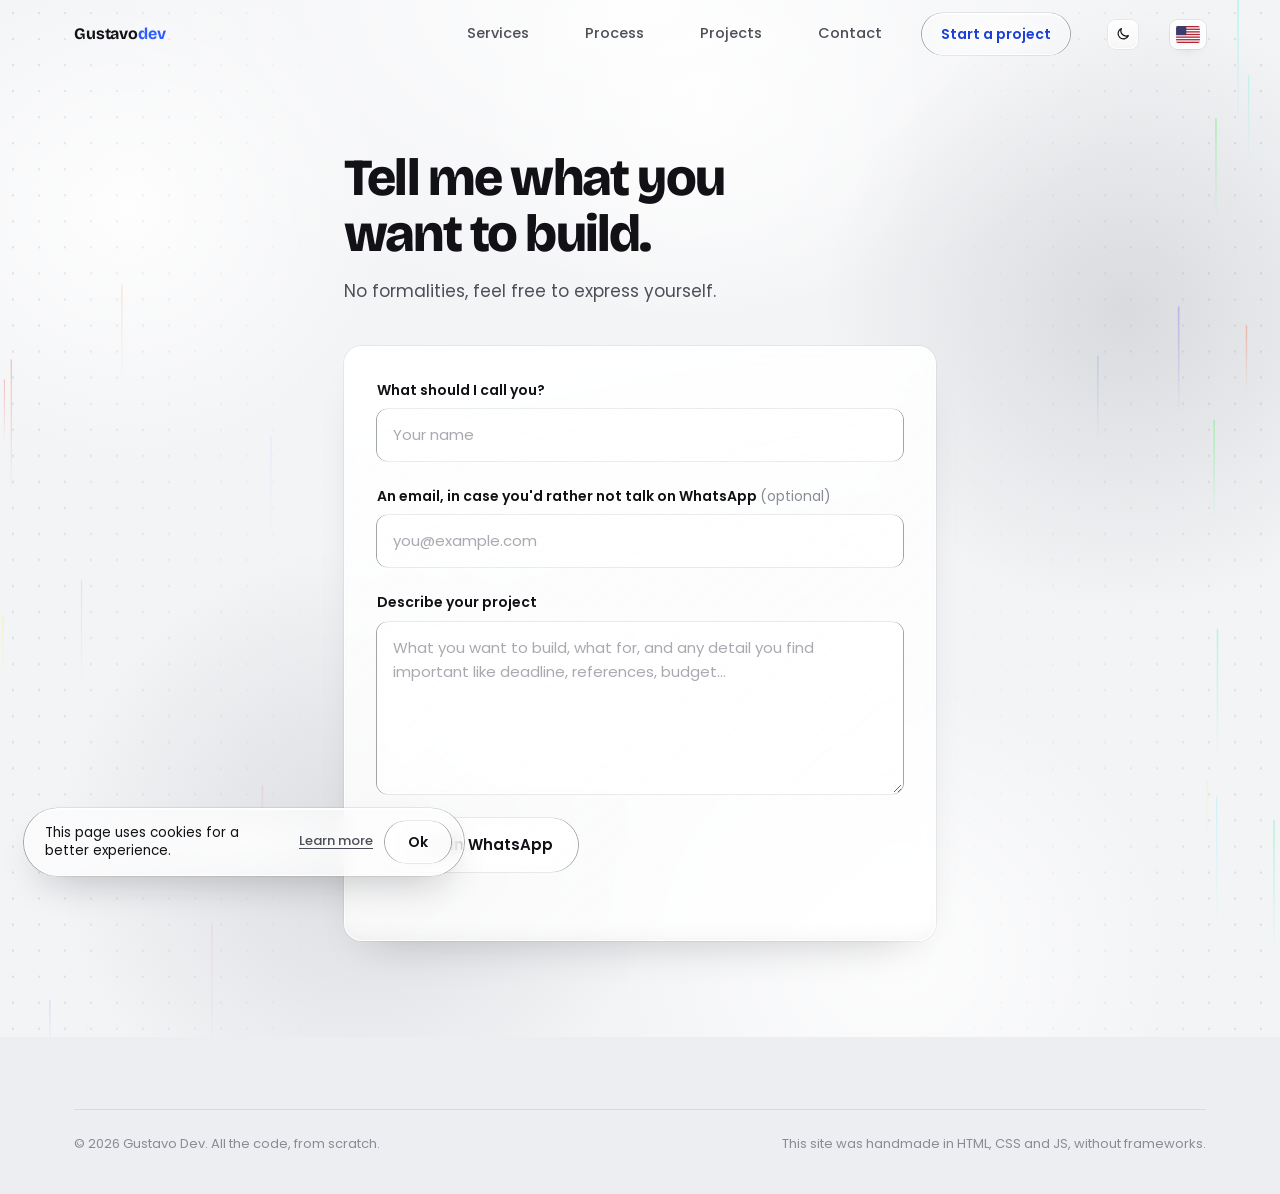
==== commit 7f6134d1: "Transição suave entre páginas, topo ao recarregar e página de privacidade" ====
--- a/contato.html
+++ b/contato.html
@@ -100,16 +100,16 @@
 
 <header class="nav" id="nav">
   <div class="nav-inner container">
-    <a class="nav-brand" href="/" aria-label="Início">
+    <a class="nav-brand" href="index.html" aria-label="Início">
       <span class="brand-name">Gustavo<b>dev</b></span>
     </a>
     <nav class="nav-links" aria-label="Navegação principal">
-      <div class="nav-group"><a href="/#servicos">Serviços</a></div>
-      <div class="nav-group"><a href="/#processo">Processo</a></div>
-      <div class="nav-group"><a href="/projetos">Projetos</a></div>
-      <div class="nav-group"><a href="/#contato">Contato</a></div>
+      <div class="nav-group"><a href="index.html#servicos">Serviços</a></div>
+      <div class="nav-group"><a href="index.html#processo">Processo</a></div>
+      <div class="nav-group"><a href="projetos.html">Projetos</a></div>
+      <div class="nav-group"><a href="index.html#contato">Contato</a></div>
     </nav>
-    <a class="nav-cta" href="/contato">
+    <a class="nav-cta" href="contato.html">
       <span>Iniciar projeto</span>
     </a>
     <button class="nav-toggle" id="navToggle" aria-label="Abrir menu" aria-expanded="false" aria-controls="mobileMenu">
@@ -117,11 +117,11 @@
     </button>
   </div>
   <div class="mobile-menu" id="mobileMenu">
-    <a href="/#servicos">Serviços</a>
-    <a href="/#processo">Processo</a>
-    <a href="/projetos">Projetos</a>
-    <a href="/#contato">Contato</a>
-    <a href="/contato" class="mobile-cta">Iniciar projeto</a>
+    <a href="index.html#servicos">Serviços</a>
+    <a href="index.html#processo">Processo</a>
+    <a href="projetos.html">Projetos</a>
+    <a href="index.html#contato">Contato</a>
+    <a href="contato.html" class="mobile-cta">Iniciar projeto</a>
   </div>
 </header>
 
--- a/styles.css
+++ b/styles.css
@@ -50,9 +50,25 @@
   overflow-x: clip;
   overscroll-behavior-x: none;
 }
+/* transição entre páginas (privacidade, contato, projetos…): o conteúdo
+   entra subindo e sai esmaecendo; o menu fica parado. A saída é
+   disparada pelo app.js (classe .page-leave). Fill "backwards" para o
+   transform não ficar preso no main depois (quebraria sticky/fixed). */
+main, .footer { animation: page-in .5s cubic-bezier(.16, 1, .3, 1) backwards; }
+@keyframes page-in { from { opacity: 0; transform: translateY(16px); } }
+html.page-leave main, html.page-leave .footer {
+  opacity: 0;
+  transform: translateY(-8px);
+  transition: opacity .22s ease-in, transform .22s ease-in;
+}
+
 @media (prefers-reduced-motion: reduce) {
   html { scroll-behavior: auto; }
-}
+  /* movimento reduzido: só esmaece, sem deslizar */
+  main, .footer { animation-name: page-fade; }
+  html.page-leave main, html.page-leave .footer { transform: none; }
+}
+@keyframes page-fade { from { opacity: 0; } }
 
 body {
   margin: 0;
@@ -3146,3 +3162,10 @@
 /* troca de tema: o app.js anima o círculo; aqui só desliga o crossfade padrão */
 ::view-transition-old(root),
 ::view-transition-new(root) { animation: none; mix-blend-mode: normal; }
+
+/* página de privacidade */
+.legal { max-width: 720px; }
+.legal h2 { font-size: 22px; margin: 40px 0 12px; }
+.legal p, .legal li { color: var(--text-soft); line-height: 1.7; }
+.legal ul { padding-left: 20px; }
+.legal a { color: var(--brand); }
